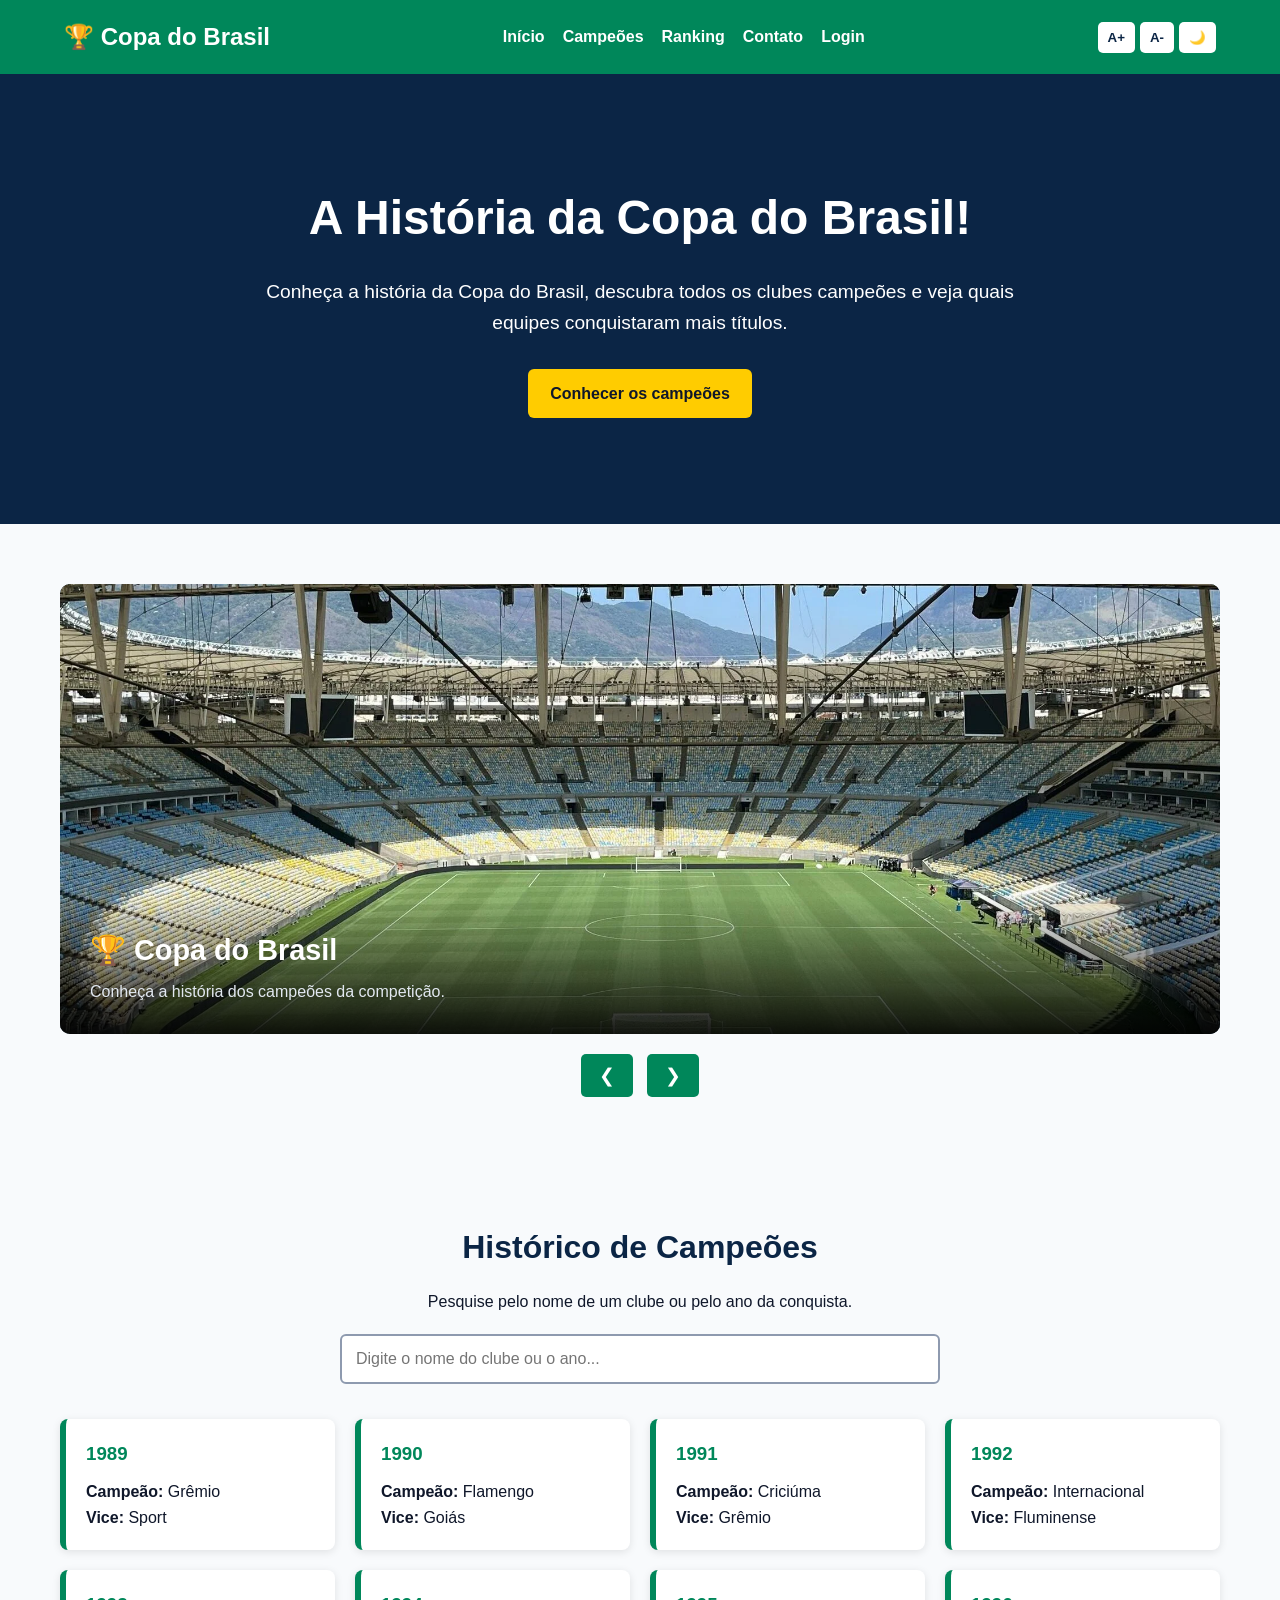
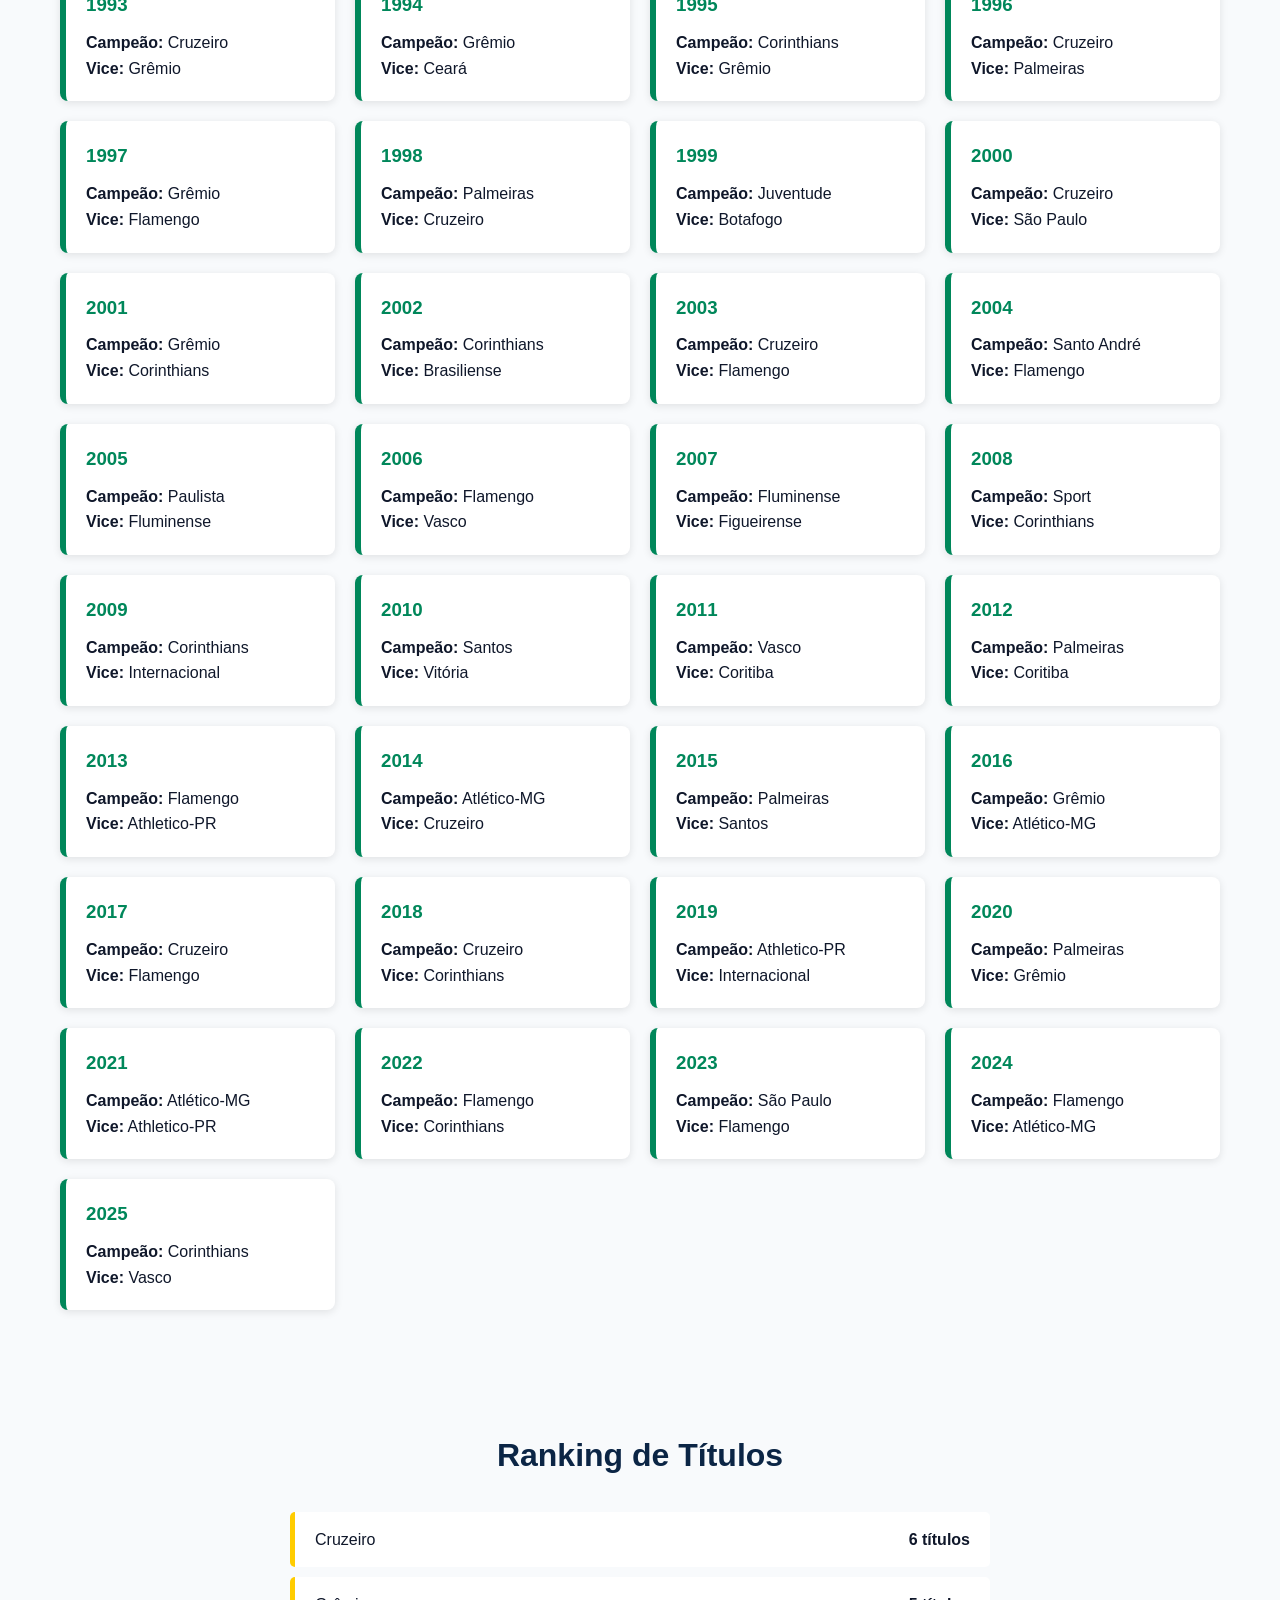
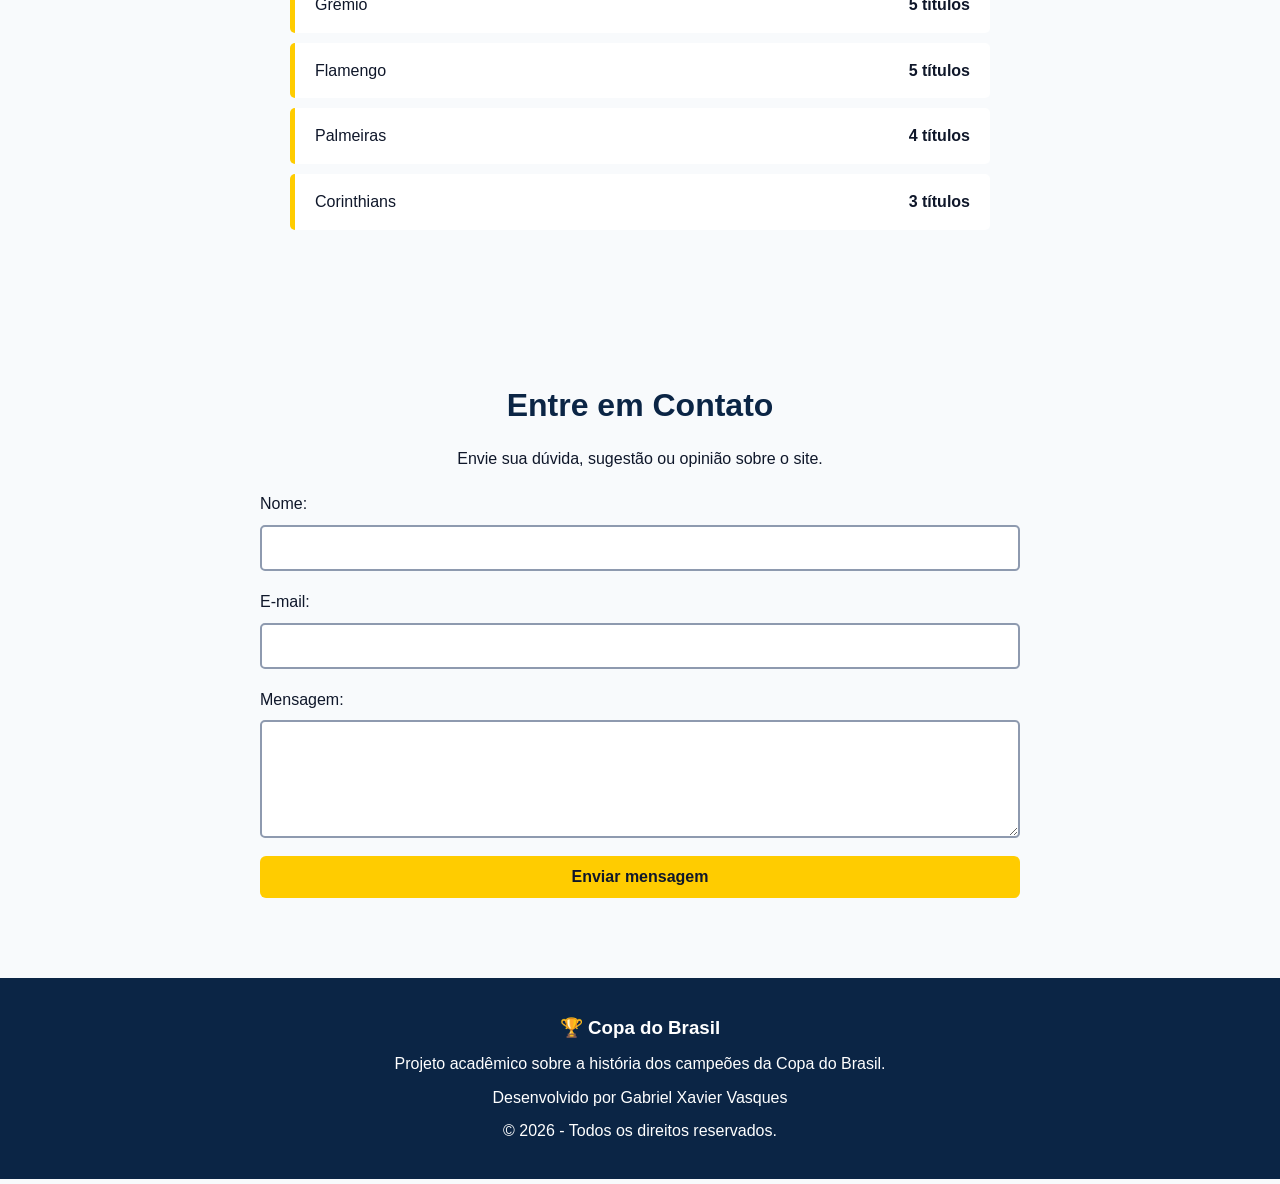
==== index.html @ b346f362 "Projeto base do meu site" ====
<!DOCTYPE html>
<html lang="pt-BR">

<head>
    <meta charset="UTF-8">
    <meta name="viewport" content="width=device-width, initial-scale=1.0">

    <title>Copa do Brasil - História dos Campeões</title>

    <link rel="stylesheet" href="style.css">
</head>

<body>

    
    <header>

        <div class="logo">
            🏆 Copa do Brasil
        </div>

        <nav>
            <a href="#inicio">Início</a>
            <a href="#campeoes">Campeões</a>
            <a href="#ranking">Ranking</a>
            <a href="#contato">Contato</a>
            <a href="login.html">Login</a>
        </nav>

        
        <div class="acessibilidade">

            <button onclick="aumentarFonte()" aria-label="Aumentar tamanho da fonte">
                A+
            </button>

            <button onclick="diminuirFonte()" aria-label="Diminuir tamanho da fonte">
                A-
            </button>

            <button onclick="alternarTema()" aria-label="Alterar entre modo claro e escuro">
                🌙
            </button>

        </div>

    </header>


    
    <main>

        
        <section id="inicio" class="hero">

            <div class="hero-texto">

                <h1>A História da Copa do Brasil!</h1>

                <p>
                    Conheça a história da Copa do Brasil, descubra todos os
                    clubes campeões e veja quais equipes conquistaram
                    mais títulos.
                </p>

                <a href="#campeoes" class="botao">
                    Conhecer os campeões
                </a>

            </div>

        </section>


        
<section class="carrossel-section">
    <div class="carrossel">

        <div class="slide ativo">
            <img src="img/maracana.webp"
                 alt="Estádio do Maracanã">
            <div class="texto-slide">
                <h2>🏆 Copa do Brasil</h2>
                <p>Conheça a história dos campeões da competição.</p>
            </div>
        </div>

        
        <div class="slide">
            <img src="img/gremio.jpg"
                 alt="Grêmio levantando a taça da Copa do Brasil 2016">
            <div class="texto-slide">
                <h2>Grandes decisões</h2>
                <p>Relembre  momentos marcantes.</p>
            </div>
        </div>

        <
        <div class="slide">
            <img src="img/taca.webp"
                 alt="Taça da Copa do Brasil">
            <div class="texto-slide">
                <h2>História dos campeões</h2>
                <p>Descubra quais clubes conquistaram a taça.</p>
            </div>
        </div>

    </div>

    <div class="botoes-carrossel">
        <button onclick="slideAnterior()">❮</button>
        <button onclick="proximoSlide()">❯</button>
    </div>
</section>


    
        <section id="campeoes" class="secao">

            <h2>Histórico de Campeões</h2>

            <p class="descricao">
                Pesquise pelo nome de um clube ou pelo ano da conquista.
            </p>

            <input
                type="text"
                id="pesquisa"
                placeholder="Digite o nome do clube ou o ano..."
                onkeyup="pesquisarCampeao()"
                aria-label="Pesquisar campeão por clube ou ano"
            >

            <div id="lista-campeoes" class="cards">

                <article class="card">
                    <h3>1989</h3>
                    <p><strong>Campeão:</strong> Grêmio</p>
                    <p><strong>Vice:</strong> Sport</p>
                </article>

                <article class="card">
                    <h3>1990</h3>
                    <p><strong>Campeão:</strong> Flamengo</p>
                    <p><strong>Vice:</strong> Goiás</p>
                </article>

                <article class="card">
                    <h3>1991</h3>
                    <p><strong>Campeão:</strong> Criciúma</p>
                    <p><strong>Vice:</strong> Grêmio</p>
                </article>

                <article class="card">
                    <h3>1992</h3>
                    <p><strong>Campeão:</strong> Internacional</p>
                    <p><strong>Vice:</strong> Fluminense</p>
                </article>

                <article class="card">
                    <h3>1993</h3>
                    <p><strong>Campeão:</strong> Cruzeiro</p>
                    <p><strong>Vice:</strong> Grêmio</p>
                </article>

                <article class="card">
                    <h3>1994</h3>
                    <p><strong>Campeão:</strong> Grêmio</p>
                    <p><strong>Vice:</strong> Ceará</p>
                </article>

                <article class="card">
                    <h3>1995</h3>
                    <p><strong>Campeão:</strong> Corinthians</p>
                    <p><strong>Vice:</strong> Grêmio</p>
                </article>

                <article class="card">
                    <h3>1996</h3>
                    <p><strong>Campeão:</strong> Cruzeiro</p>
                    <p><strong>Vice:</strong> Palmeiras</p>
                </article>

                <article class="card">
                    <h3>1997</h3>
                    <p><strong>Campeão:</strong> Grêmio</p>
                    <p><strong>Vice:</strong> Flamengo</p>
                </article>

                <article class="card">
                    <h3>1998</h3>
                    <p><strong>Campeão:</strong> Palmeiras</p>
                    <p><strong>Vice:</strong> Cruzeiro</p>
                </article>

                <article class="card">
                    <h3>1999</h3>
                    <p><strong>Campeão:</strong> Juventude</p>
                    <p><strong>Vice:</strong> Botafogo</p>
                </article>

                <article class="card">
                    <h3>2000</h3>
                    <p><strong>Campeão:</strong> Cruzeiro</p>
                    <p><strong>Vice:</strong> São Paulo</p>
                </article>

                <article class="card">
                    <h3>2001</h3>
                    <p><strong>Campeão:</strong> Grêmio</p>
                    <p><strong>Vice:</strong> Corinthians</p>
                </article>

                <article class="card">
                    <h3>2002</h3>
                    <p><strong>Campeão:</strong> Corinthians</p>
                    <p><strong>Vice:</strong> Brasiliense</p>
                </article>

                <article class="card">
                    <h3>2003</h3>
                    <p><strong>Campeão:</strong> Cruzeiro</p>
                    <p><strong>Vice:</strong> Flamengo</p>
                </article>

                <article class="card">
                    <h3>2004</h3>
                    <p><strong>Campeão:</strong> Santo André</p>
                    <p><strong>Vice:</strong> Flamengo</p>
                </article>

                <article class="card">
                    <h3>2005</h3>
                    <p><strong>Campeão:</strong> Paulista</p>
                    <p><strong>Vice:</strong> Fluminense</p>
                </article>

                <article class="card">
                    <h3>2006</h3>
                    <p><strong>Campeão:</strong> Flamengo</p>
                    <p><strong>Vice:</strong> Vasco</p>
                </article>

                <article class="card">
                    <h3>2007</h3>
                    <p><strong>Campeão:</strong> Fluminense</p>
                    <p><strong>Vice:</strong> Figueirense</p>
                </article>

                <article class="card">
                    <h3>2008</h3>
                    <p><strong>Campeão:</strong> Sport</p>
                    <p><strong>Vice:</strong> Corinthians</p>
                </article>

                <article class="card">
                    <h3>2009</h3>
                    <p><strong>Campeão:</strong> Corinthians</p>
                    <p><strong>Vice:</strong> Internacional</p>
                </article>

                <article class="card">
                    <h3>2010</h3>
                    <p><strong>Campeão:</strong> Santos</p>
                    <p><strong>Vice:</strong> Vitória</p>
                </article>

                <article class="card">
                    <h3>2011</h3>
                    <p><strong>Campeão:</strong> Vasco</p>
                    <p><strong>Vice:</strong> Coritiba</p>
                </article>

                <article class="card">
                    <h3>2012</h3>
                    <p><strong>Campeão:</strong> Palmeiras</p>
                    <p><strong>Vice:</strong> Coritiba</p>
                </article>

                <article class="card">
                    <h3>2013</h3>
                    <p><strong>Campeão:</strong> Flamengo</p>
                    <p><strong>Vice:</strong> Athletico-PR</p>
                </article>

                <article class="card">
                    <h3>2014</h3>
                    <p><strong>Campeão:</strong> Atlético-MG</p>
                    <p><strong>Vice:</strong> Cruzeiro</p>
                </article>

                <article class="card">
                    <h3>2015</h3>
                    <p><strong>Campeão:</strong> Palmeiras</p>
                    <p><strong>Vice:</strong> Santos</p>
                </article>

                <article class="card">
                    <h3>2016</h3>
                    <p><strong>Campeão:</strong> Grêmio</p>
                    <p><strong>Vice:</strong> Atlético-MG</p>
                </article>

                <article class="card">
                    <h3>2017</h3>
                    <p><strong>Campeão:</strong> Cruzeiro</p>
                    <p><strong>Vice:</strong> Flamengo</p>
                </article>

                <article class="card">
                    <h3>2018</h3>
                    <p><strong>Campeão:</strong> Cruzeiro</p>
                    <p><strong>Vice:</strong> Corinthians</p>
                </article>

                <article class="card">
                    <h3>2019</h3>
                    <p><strong>Campeão:</strong> Athletico-PR</p>
                    <p><strong>Vice:</strong> Internacional</p>
                </article>

                <article class="card">
                    <h3>2020</h3>
                    <p><strong>Campeão:</strong> Palmeiras</p>
                    <p><strong>Vice:</strong> Grêmio</p>
                </article>

                <article class="card">
                    <h3>2021</h3>
                    <p><strong>Campeão:</strong> Atlético-MG</p>
                    <p><strong>Vice:</strong> Athletico-PR</p>
                </article>

                <article class="card">
                    <h3>2022</h3>
                    <p><strong>Campeão:</strong> Flamengo</p>
                    <p><strong>Vice:</strong> Corinthians</p>
                </article>

                <article class="card">
                    <h3>2023</h3>
                    <p><strong>Campeão:</strong> São Paulo</p>
                    <p><strong>Vice:</strong> Flamengo</p>
                </article>

                <article class="card">
                    <h3>2024</h3>
                    <p><strong>Campeão:</strong> Flamengo</p>
                    <p><strong>Vice:</strong> Atlético-MG</p>
                </article>

                <article class="card">
                    <h3>2025</h3>
                    <p><strong>Campeão:</strong> Corinthians</p>
                    <p><strong>Vice:</strong> Vasco</p>
                </article>

            </div>

        </section>


        
        <section id="ranking" class="secao">

            <h2>Ranking de Títulos</h2>

            <div class="ranking">

                <div class="ranking-item">
                    <span> Cruzeiro</span>
                    <strong>6 títulos</strong>
                </div>

                <div class="ranking-item">
                    <span> Grêmio</span>
                    <strong>5 títulos</strong>
                </div>

                <div class="ranking-item">
                    <span> Flamengo</span>
                    <strong>5 títulos</strong>
                </div>

                <div class="ranking-item">
                    <span> Palmeiras</span>
                    <strong>4 títulos</strong>
                </div>

                <div class="ranking-item">
                    <span> Corinthians</span>
                    <strong>3 títulos</strong>
                </div>

            </div>

        </section>


        
        <section id="contato" class="secao contato">

            <h2>Entre em Contato</h2>

            <p>
                Envie sua dúvida, sugestão ou opinião sobre o site.
            </p>

            <form id="formulario-contato">

                <label for="nome">Nome:</label>

                <input
                    type="text"
                    id="nome"
                    required
                >

                <label for="email">E-mail:</label>

                <input
                    type="email"
                    id="email"
                    required
                >

                <label for="mensagem">Mensagem:</label>

                <textarea
                    id="mensagem"
                    rows="5"
                    required
                ></textarea>

                <button type="submit" class="botao">
                    Enviar mensagem
                </button>

            </form>

            <p id="mensagem-contato" aria-live="polite"></p>

        </section>

    </main>


    
    <footer>

        <h3>🏆 Copa do Brasil</h3>

        <p>
            Projeto acadêmico sobre a história dos campeões da Copa do Brasil.
        </p>

        <p>
            Desenvolvido por Gabriel Xavier Vasques
        </p>

        <p>
            © 2026 - Todos os direitos reservados.
        </p>

    </footer>


    <script src="script.js"></script>

</body>

</html>
---- style.css ----
:root {
    --verde: #00875A;
    --azul: #0B2545;
    --amarelo: #FFCC00;
    --prata: #8E9AAF;
    --fundo: #F8FAFC;
    --texto: #0F172A;
    --branco: #FFFFFF;
}

* {
    margin: 0;
    padding: 0;
    box-sizing: border-box;
}

html {
    scroll-behavior: smooth;
}

body {
    font-family: Arial, sans-serif;
    background-color: var(--fundo);
    color: var(--texto);
    line-height: 1.6;
}

header {
    background-color: var(--verde);
    color: var(--branco);
    display: flex;
    align-items: center;
    justify-content: space-between;
    padding: 18px 5%;
    flex-wrap: wrap;
    gap: 15px;
}

.logo {
    font-size: 1.5rem;
    font-weight: bold;
}

nav {
    display: flex;
    gap: 18px;
    flex-wrap: wrap;
}

nav a {
    color: var(--branco);
    text-decoration: none;
    font-weight: bold;
}

nav a:hover,
nav a:focus {
    text-decoration: underline;
}

.acessibilidade {
    display: flex;
    gap: 5px;
}

.acessibilidade button {
    background-color: var(--branco);
    color: var(--azul);
    border: none;
    padding: 8px 10px;
    cursor: pointer;
    border-radius: 5px;
    font-weight: bold;
}

.acessibilidade button:hover {
    background-color: var(--amarelo);
}

body.fonte-grande {
    font-size: 120%;
}

body.fonte-pequena {
    font-size: 85%;
}

.hero {
    min-height: 450px;
    background-color: var(--azul);
    color: var(--branco);
    display: flex;
    align-items: center;
    justify-content: center;
    text-align: center;
    padding: 50px 20px;
}

.hero-texto {
    max-width: 800px;
}

.hero h1 {
    font-size: 3rem;
    margin-bottom: 20px;
}

.hero p {
    font-size: 1.2rem;
    margin-bottom: 30px;
}

.botao {
    display: inline-block;
    background-color: var(--amarelo);
    color: var(--texto);
    padding: 12px 22px;
    border: none;
    border-radius: 6px;
    text-decoration: none;
    font-weight: bold;
    cursor: pointer;
    font-size: 1rem;
}

.botao:hover,
.botao:focus {
    transform: scale(1.03);
}

.secao,
.carrossel-section {
    max-width: 1200px;
    margin: auto;
    padding: 60px 20px;
}

.secao h2,
.carrossel-section h2 {
    color: var(--azul);
    text-align: center;
    margin-bottom: 15px;
    font-size: 2rem;
}

.descricao {
    text-align: center;
    margin-bottom: 20px;
}

#pesquisa {
    display: block;
    width: 100%;
    max-width: 600px;
    margin: 20px auto 35px;
    padding: 14px;
    border: 2px solid var(--prata);
    border-radius: 6px;
    font-size: 1rem;
}

.cards {
    display: grid;
    grid-template-columns: repeat(auto-fit, minmax(230px, 1fr));
    gap: 20px;
}

.card {
    background-color: var(--branco);
    border-left: 6px solid var(--verde);
    padding: 20px;
    border-radius: 8px;
    box-shadow: 0 2px 8px rgba(0, 0, 0, 0.1);
}

.card h3 {
    color: var(--verde);
    margin-bottom: 10px;
}


.carrossel-section {
    text-align: center;
}

.carrossel {
    position: relative;
    width: 100%;
    height: 450px; 
    overflow: hidden;
    background-color: var(--azul);
    border-radius: 10px;
}

.slide {
    display: none;
    position: relative;
    width: 100%;
    height: 100%;
}

.slide.ativo {
    display: block;
}

.slide img {
    width: 100%;
    height: 100%;
    object-fit: cover;
    object-position: center 25%; 
}

.texto-slide {
    position: absolute;
    bottom: 0;
    left: 0;
    width: 100%;
    padding: 30px;
    text-align: left; 
    color: var(--branco);
    background: linear-gradient(transparent, rgba(0, 0, 0, 0.9));
}


.texto-slide h2 {
    color: var(--branco);
    text-align: left;
    margin-bottom: 6px;
    font-size: 1.8rem;
}

.texto-slide p {
    color: #E2E8F0;
    font-size: 1rem;
}

.botoes-carrossel {
    margin-top: 15px;
}

.botoes-carrossel button {
    background-color: var(--verde);
    color: var(--branco);
    border: none;
    padding: 10px 18px;
    margin: 5px;
    font-size: 1.2rem;
    cursor: pointer;
    border-radius: 5px;
    transition: background-color 0.2s;
}

.botoes-carrossel button:hover {
    background-color: var(--azul);
}



.ranking {
    max-width: 700px;
    margin: 30px auto;
}

.ranking-item {
    display: flex;
    justify-content: space-between;
    background-color: var(--branco);
    margin: 10px 0;
    padding: 15px 20px;
    border-left: 5px solid var(--amarelo);
    border-radius: 5px;
}


.contato {
    max-width: 800px;
}

.contato > p {
    text-align: center;
    margin-bottom: 20px;
}

form {
    display: flex;
    flex-direction: column;
    gap: 8px;
}

form input,
form textarea {
    padding: 12px;
    font-size: 1rem;
    border: 2px solid var(--prata);
    border-radius: 5px;
    margin-bottom: 10px;
}

form input:focus,
form textarea:focus,
#pesquisa:focus {
    outline: 3px solid var(--amarelo);
}



footer {
    background-color: var(--azul);
    color: var(--branco);
    text-align: center;
    padding: 35px 20px;
}

footer p {
    margin-top: 8px;
}



body.dark-mode {
    --fundo: #0F172A;
    --texto: #F8FAFC;
    --branco: #1E293B;

    background-color: var(--fundo);
    color: var(--texto);
}

body.dark-mode .secao h2,
body.dark-mode .carrossel-section h2 {
    color: var(--amarelo);
}

body.dark-mode h1,
body.dark-mode h2,
body.dark-mode h3,
body.dark-mode p,
body.dark-mode span,
body.dark-mode li,
body.dark-mode label {
    color: var(--texto);
}

body.dark-mode .card,
body.dark-mode .ranking-item {
    background-color: var(--branco);
    color: var(--texto);
}

body.dark-mode .card h3 {
    color: var(--amarelo);
}

body.dark-mode input,
body.dark-mode textarea {
    background-color: #FFFFFF;
    color: #0F172A;
    border-color: var(--prata);
}

body.dark-mode a {
    color: var(--amarelo);
}

body.dark-mode .hero a {
    color: var(--texto);
}


@media (max-width: 768px) {

    header {
        justify-content: center;
        text-align: center;
    }

    nav {
        justify-content: center;
    }

    .hero h1 {
        font-size: 2rem;
    }

    .hero p {
        font-size: 1rem;
    }

    .ranking-item {
        flex-direction: column;
        gap: 5px;
    }

    .carrossel,
    .slide {
        height: 280px;
        min-height: 280px;
    }

    .texto-slide {
        padding: 15px;
    }
}
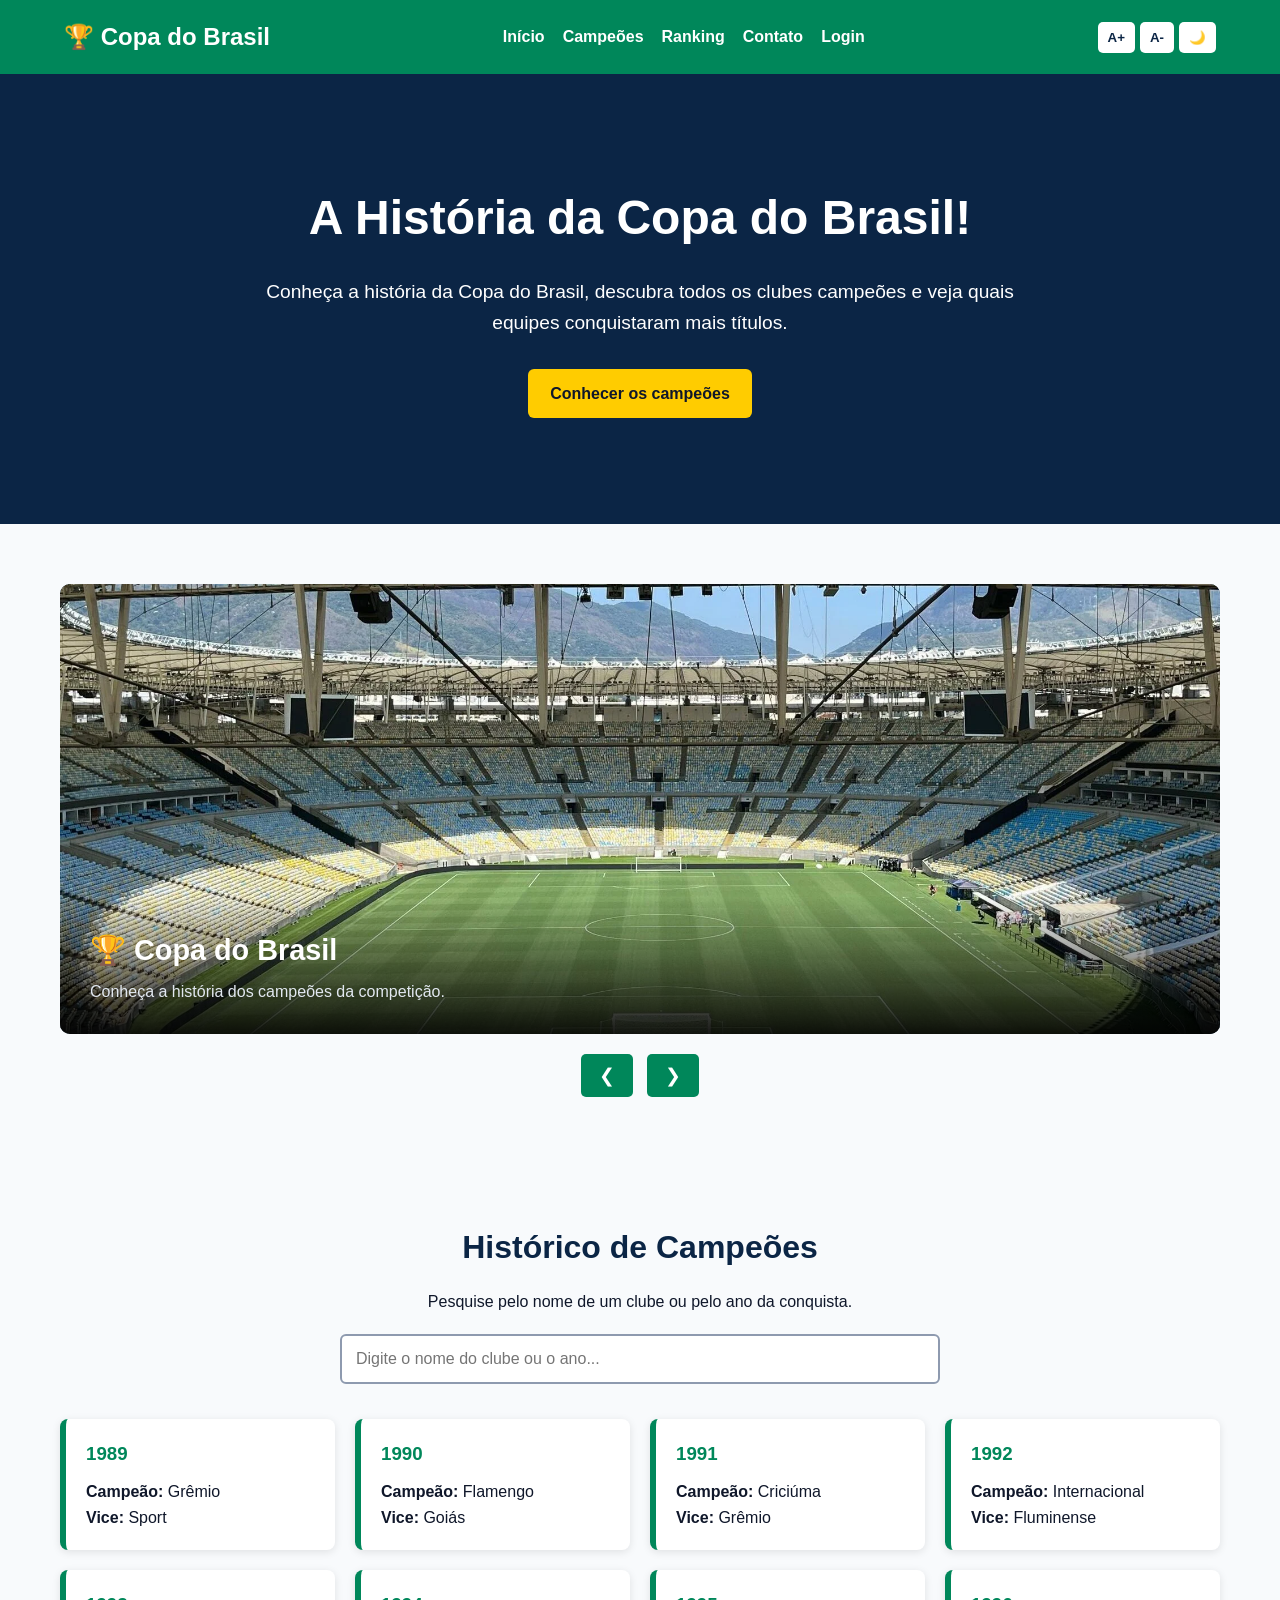
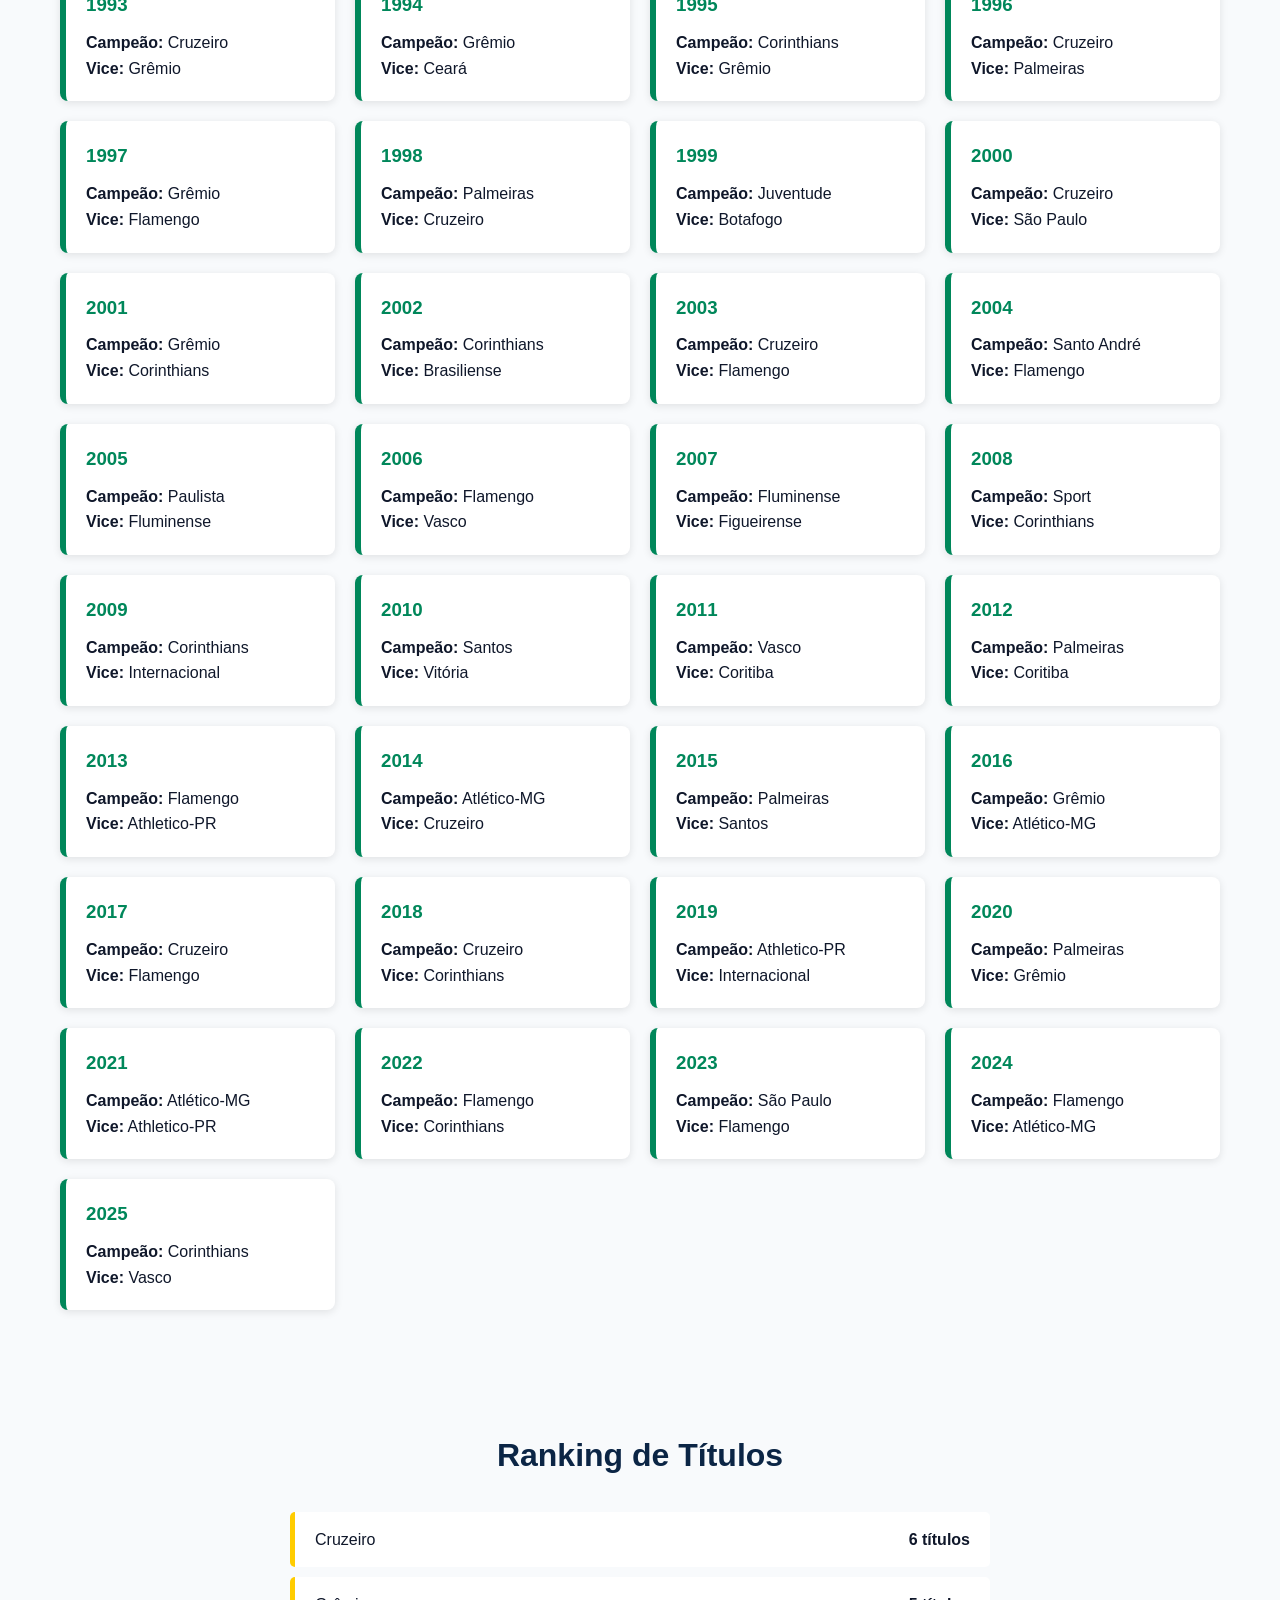
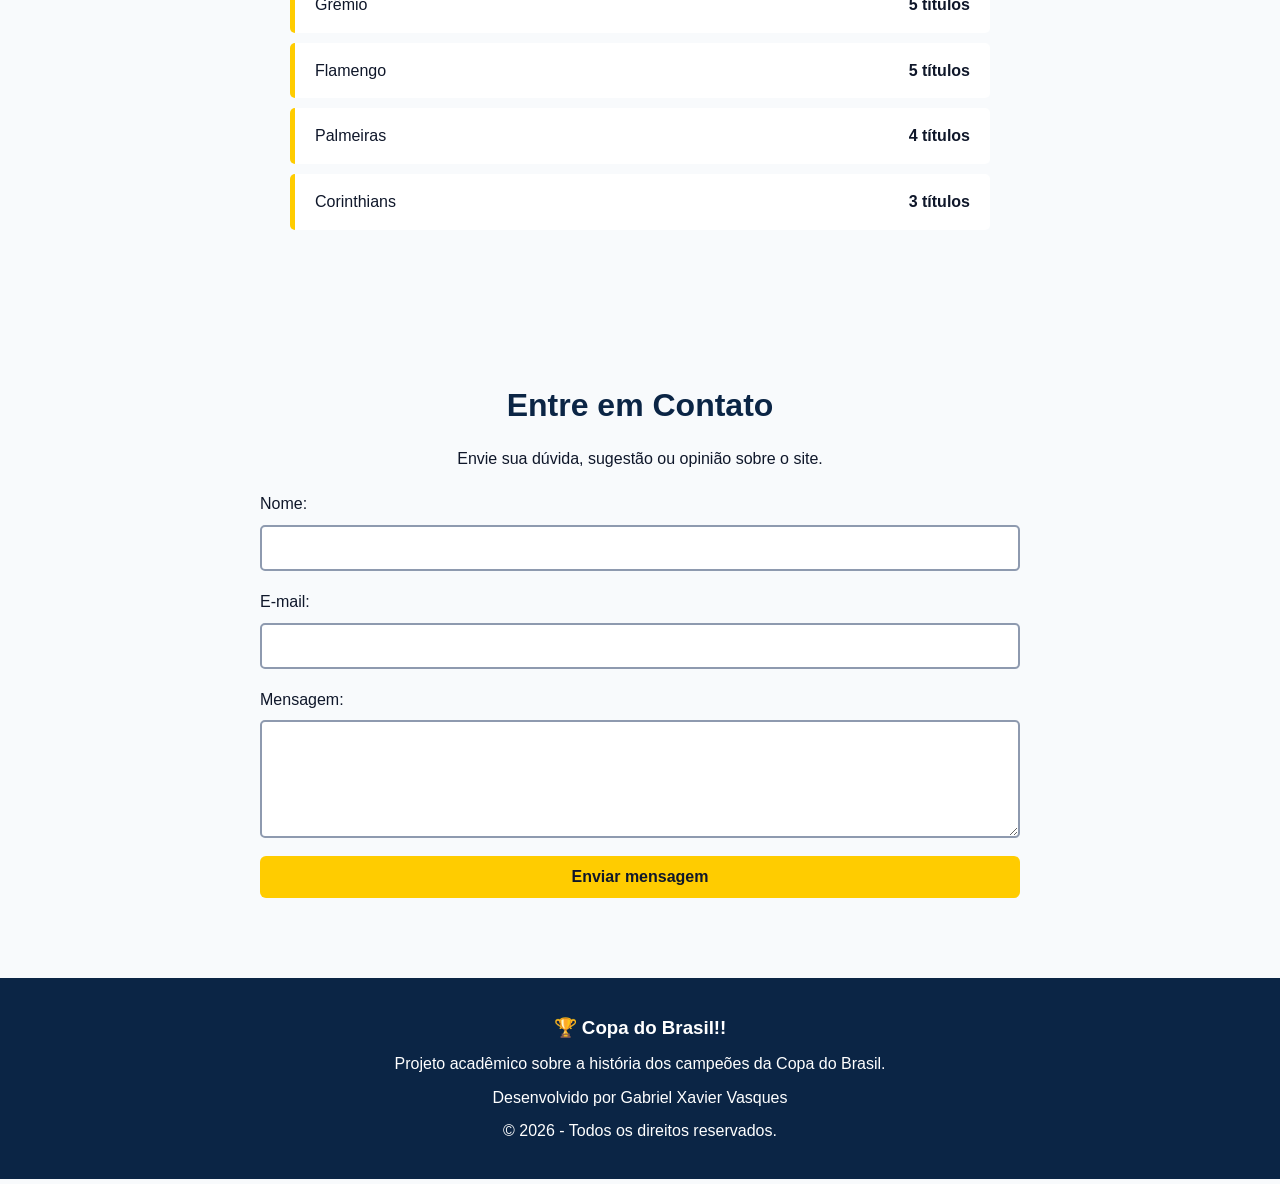
==== commit 6fa7cfc3: "Parte inicial do projeto meu site" ====
--- a/index.html
+++ b/index.html
@@ -449,7 +449,7 @@
     
     <footer>
 
-        <h3>🏆 Copa do Brasil</h3>
+        <h3>🏆 Copa do Brasil!!</h3>
 
         <p>
             Projeto acadêmico sobre a história dos campeões da Copa do Brasil.
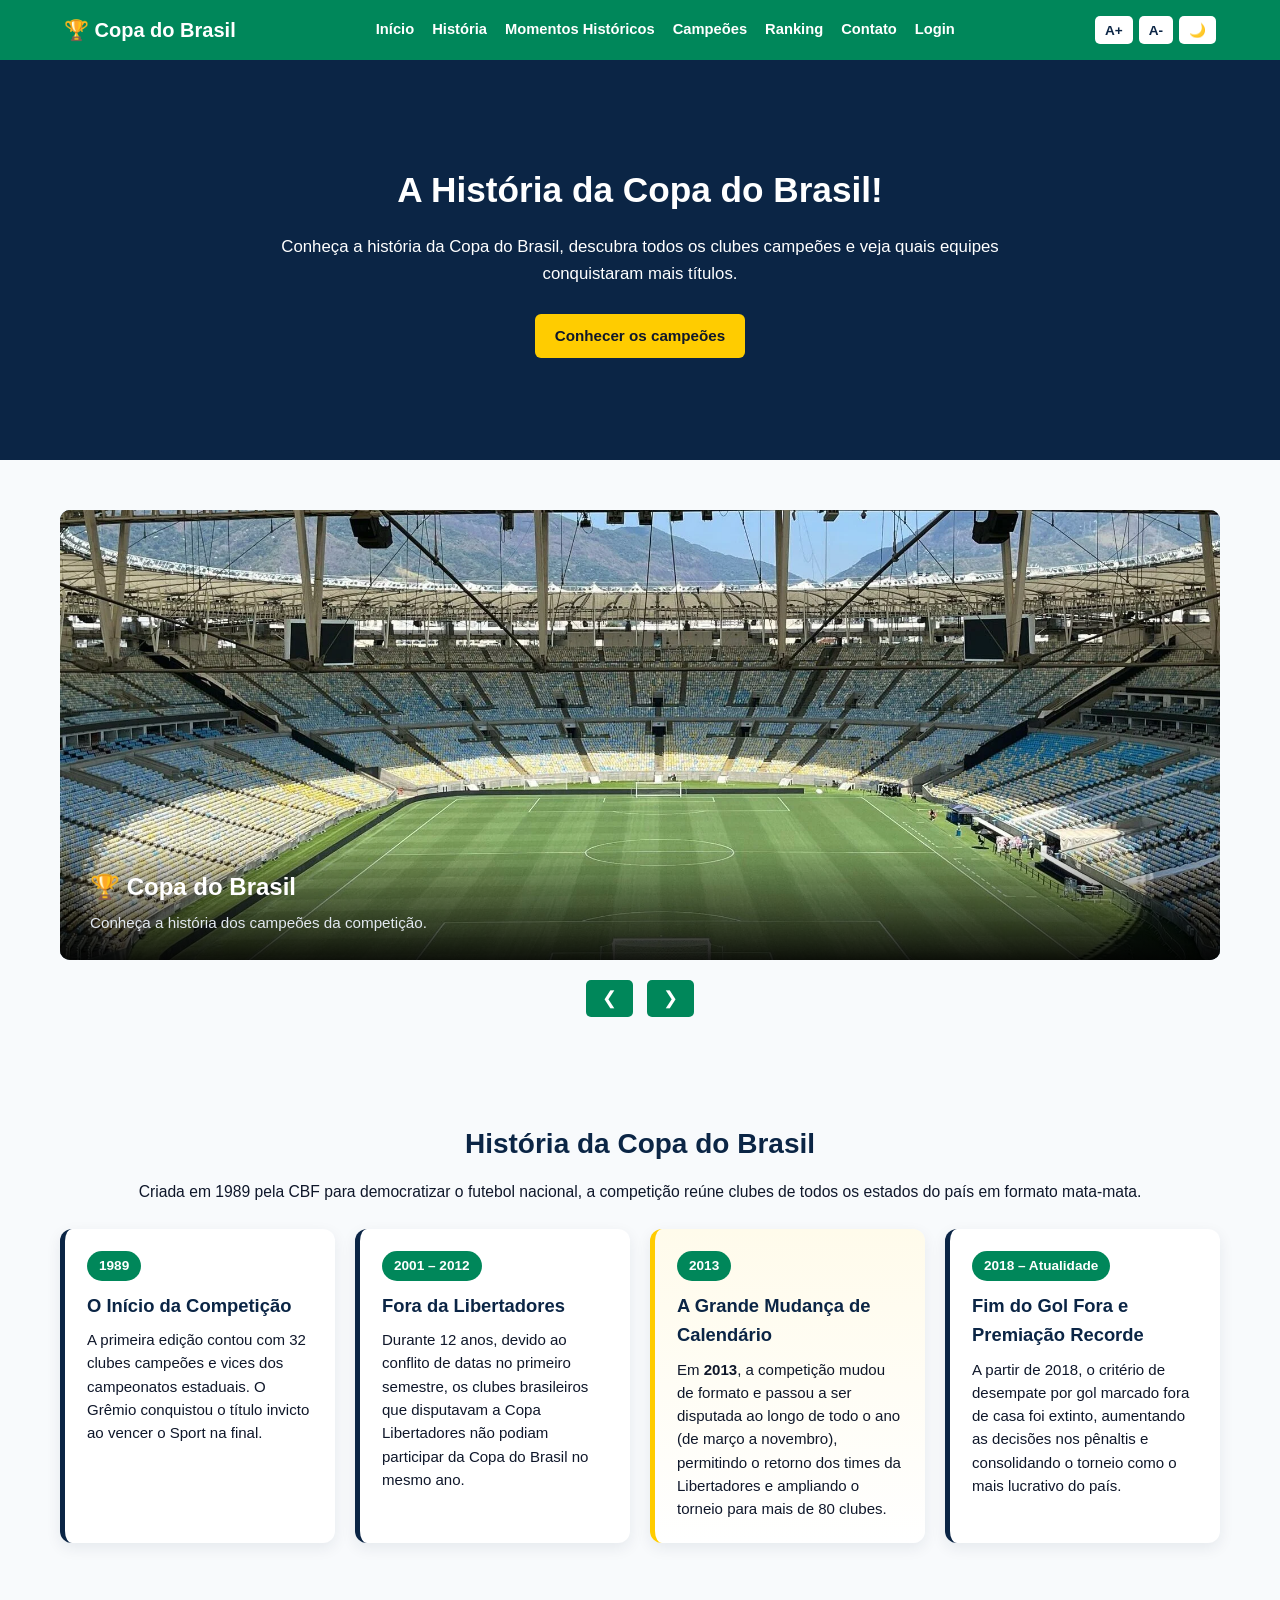
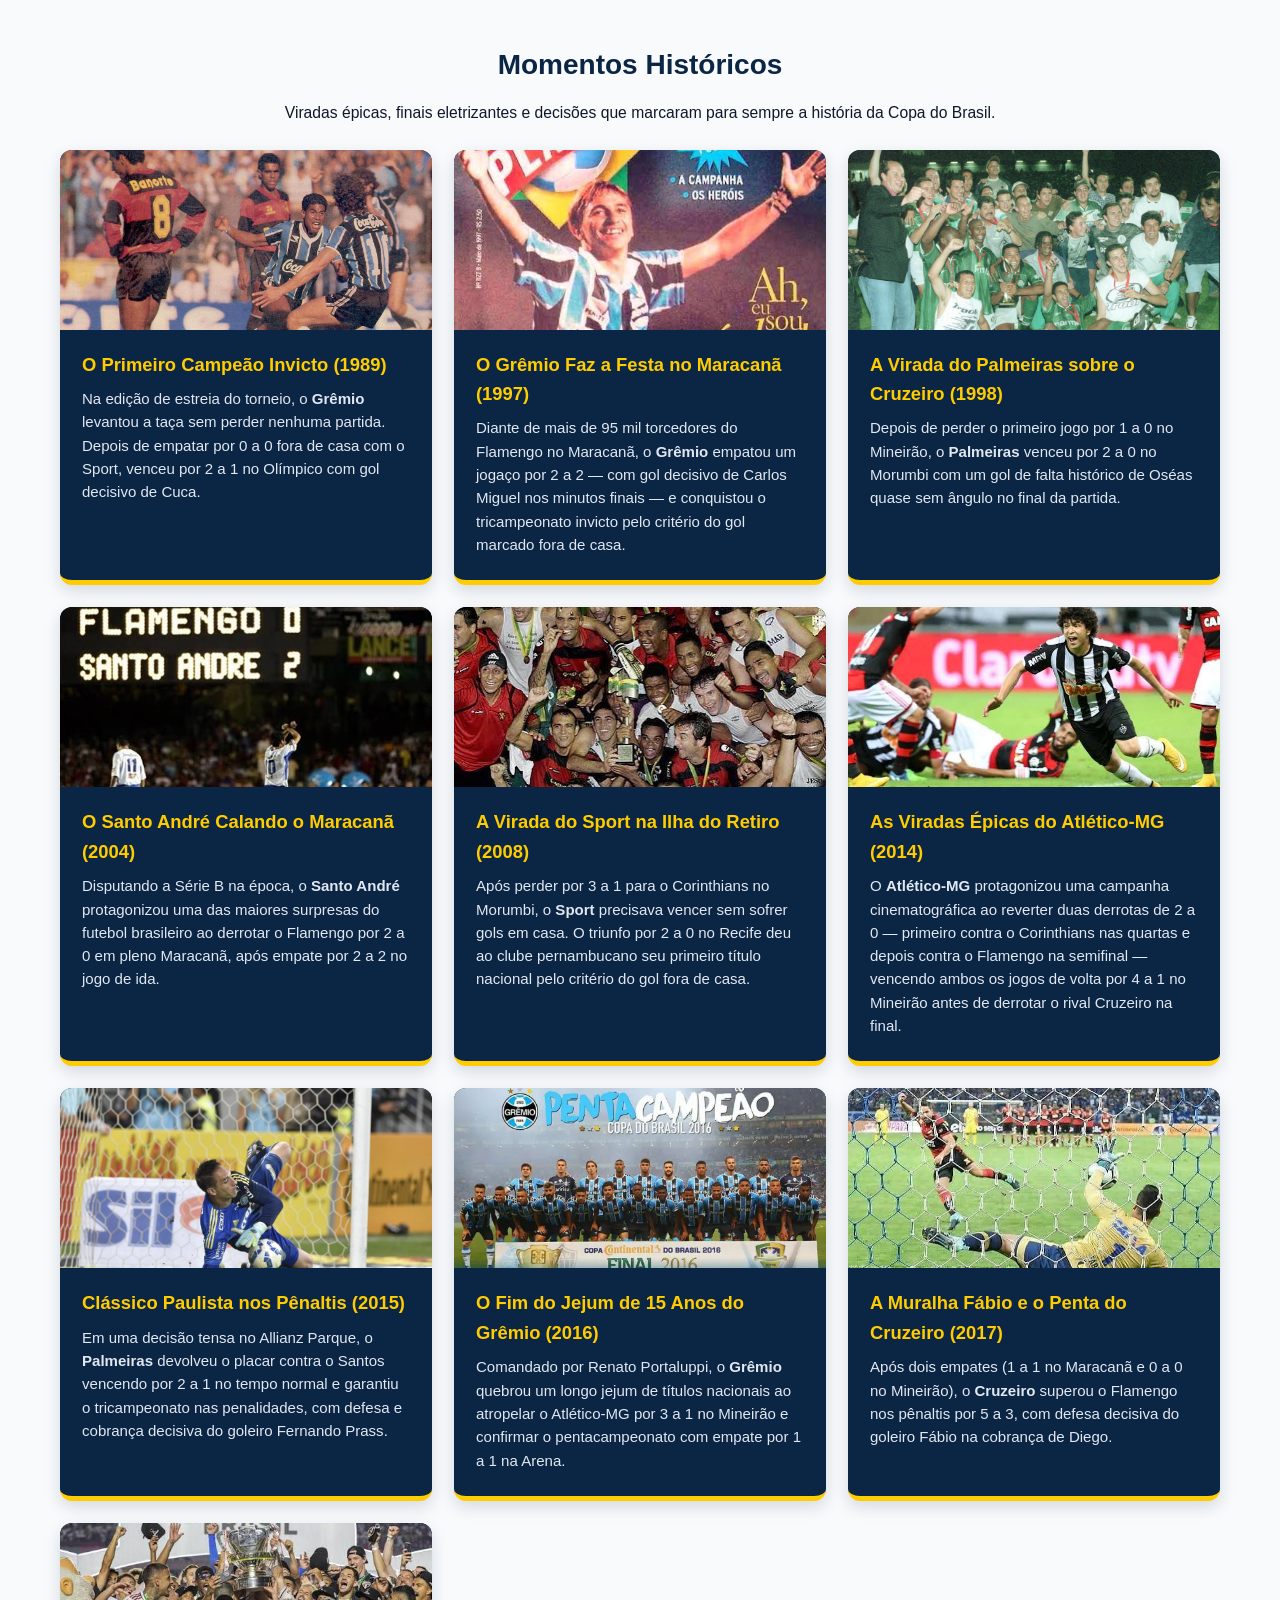
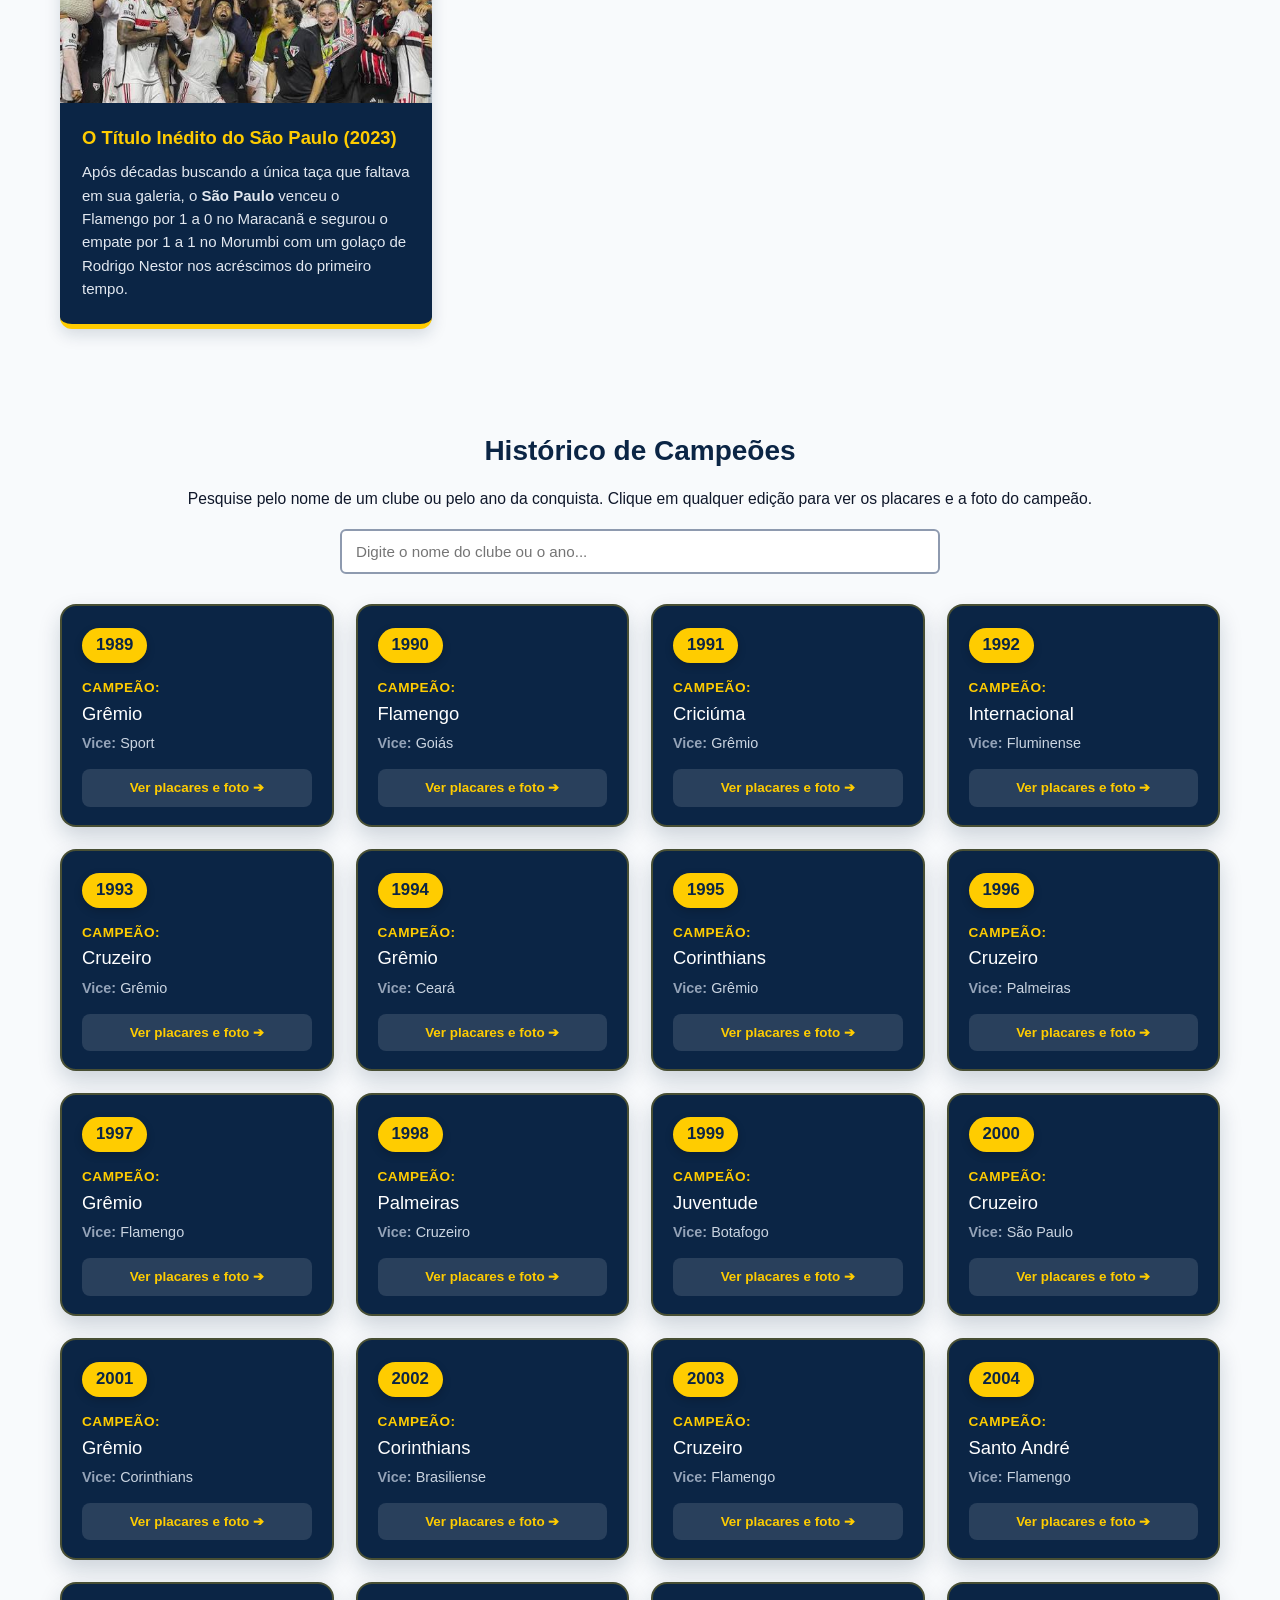
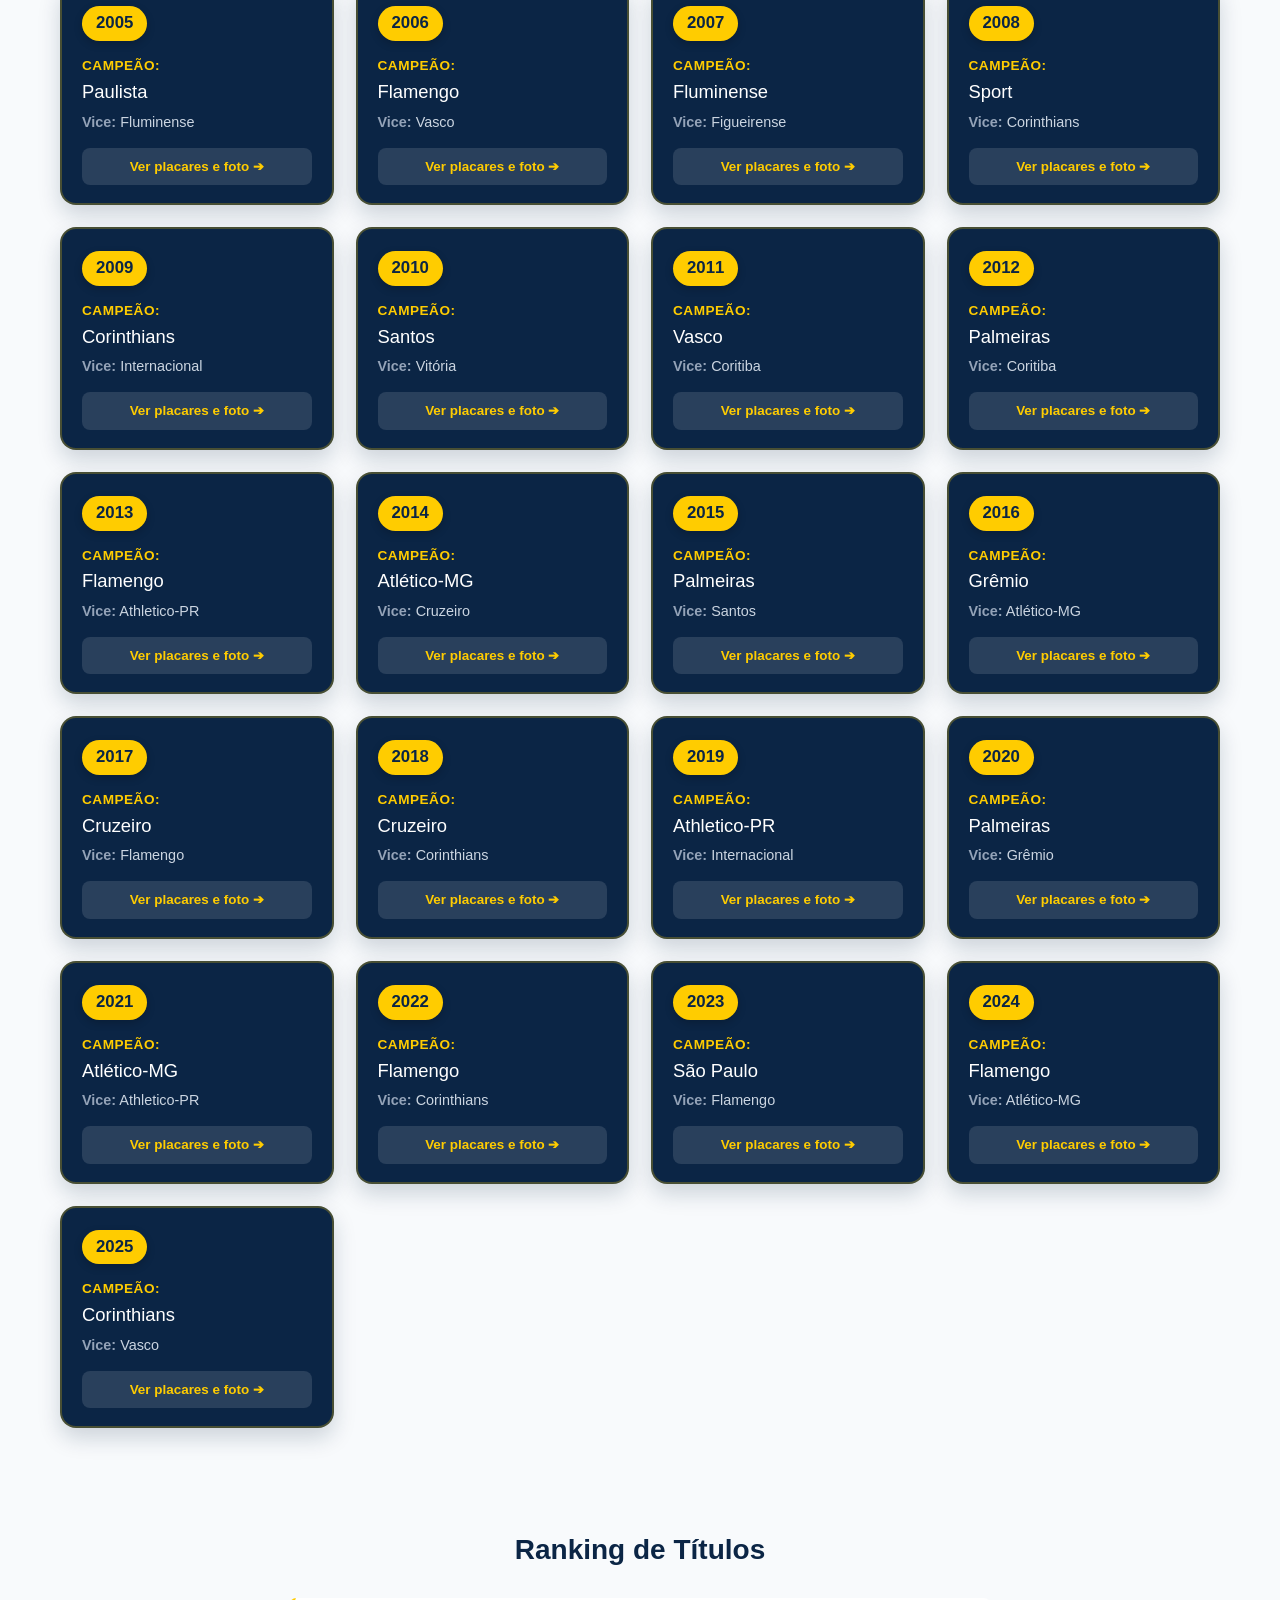
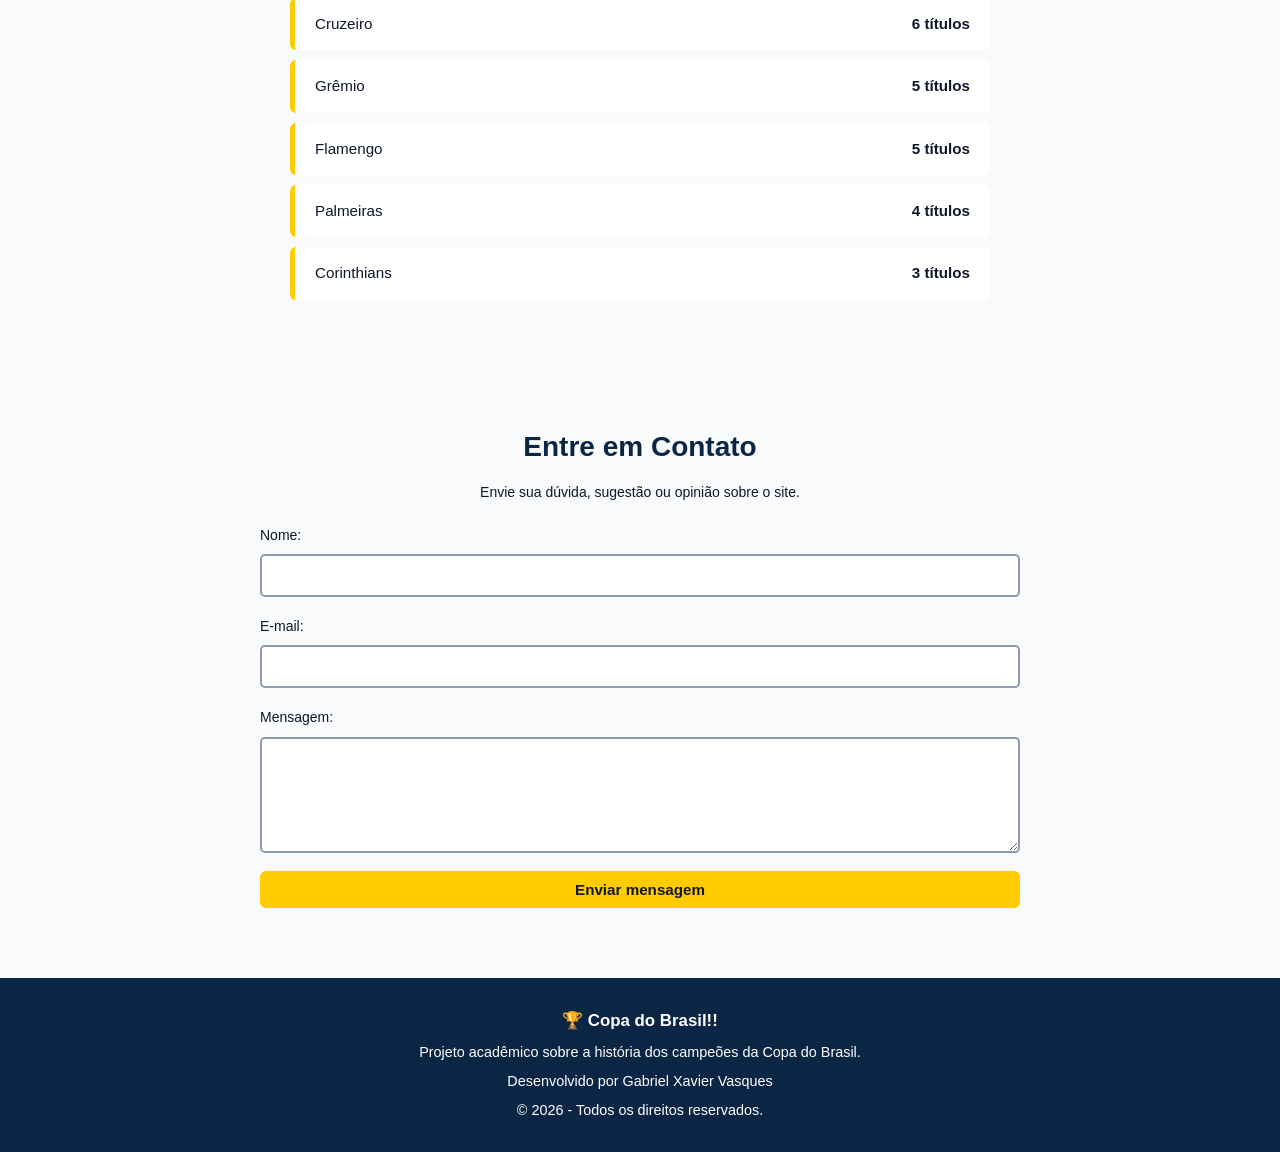
==== commit f1a94798: "atualizando projeto" ====
--- a/index.html
+++ b/index.html
@@ -1,4 +1,3 @@
-
 <!DOCTYPE html>
 <html lang="pt-BR">
 
@@ -13,7 +12,6 @@
 
 <body>
 
-    
     <header>
 
         <div class="logo">
@@ -22,13 +20,14 @@
 
         <nav>
             <a href="#inicio">Início</a>
+            <a href="#historia">História</a>
+            <a href="#momentos">Momentos Históricos</a>
             <a href="#campeoes">Campeões</a>
             <a href="#ranking">Ranking</a>
             <a href="#contato">Contato</a>
             <a href="login.html">Login</a>
         </nav>
 
-        
         <div class="acessibilidade">
 
             <button onclick="aumentarFonte()" aria-label="Aumentar tamanho da fonte">
@@ -48,10 +47,8 @@
     </header>
 
 
-    
     <main>
 
-        
         <section id="inicio" class="hero">
 
             <div class="hero-texto">
@@ -73,55 +70,213 @@
         </section>
 
 
-        
-<section class="carrossel-section">
-    <div class="carrossel">
-
-        <div class="slide ativo">
-            <img src="img/maracana.webp"
-                 alt="Estádio do Maracanã">
-            <div class="texto-slide">
-                <h2>🏆 Copa do Brasil</h2>
-                <p>Conheça a história dos campeões da competição.</p>
-            </div>
-        </div>
-
-        
-        <div class="slide">
-            <img src="img/gremio.jpg"
-                 alt="Grêmio levantando a taça da Copa do Brasil 2016">
-            <div class="texto-slide">
-                <h2>Grandes decisões</h2>
-                <p>Relembre  momentos marcantes.</p>
-            </div>
-        </div>
-
-        <
-        <div class="slide">
-            <img src="img/taca.webp"
-                 alt="Taça da Copa do Brasil">
-            <div class="texto-slide">
-                <h2>História dos campeões</h2>
-                <p>Descubra quais clubes conquistaram a taça.</p>
+        <section class="carrossel-section">
+            <div class="carrossel">
+
+                <div class="slide ativo">
+                    <img src="img/maracana.webp"
+                         alt="Estádio do Maracanã">
+                    <div class="texto-slide">
+                        <h2>🏆 Copa do Brasil</h2>
+                        <p>Conheça a história dos campeões da competição.</p>
+                    </div>
+                </div>
+
+                <div class="slide">
+                    <img src="img/gremio.jpg"
+                         alt="Grêmio levantando a taça da Copa do Brasil 2016">
+                    <div class="texto-slide">
+                        <h2>Grandes decisões</h2>
+                        <p>Relembre momentos marcantes.</p>
+                    </div>
+                </div>
+
+                <div class="slide">
+                    <img src="img/taca.webp"
+                         alt="Taça da Copa do Brasil">
+                    <div class="texto-slide">
+                        <h2>História dos campeões</h2>
+                        <p>Descubra quais clubes conquistaram a taça.</p>
+                    </div>
+                </div>
+
+            </div>
+
+            <div class="botoes-carrossel">
+                <button onclick="slideAnterior()">❮</button>
+                <button onclick="proximoSlide()">❯</button>
+            </div>
+        </section>
+
+
+        <section id="historia" class="secao">
+
+            <h2>História da Copa do Brasil</h2>
+
+            <p class="descricao">
+                Criada em 1989 pela CBF para democratizar o futebol nacional, a competição reúne clubes de todos os estados do país em formato mata-mata.
+            </p>
+
+            <div class="historia-grid">
+
+                <div class="historia-card">
+                    <span class="historia-ano">1989</span>
+                    <h3>O Início da Competição</h3>
+                    <p>
+                        A primeira edição contou com 32 clubes campeões e vices dos campeonatos estaduais. O Grêmio conquistou o título invicto ao vencer o Sport na final.
+                    </p>
+                </div>
+
+                <div class="historia-card">
+                    <span class="historia-ano">2001 – 2012</span>
+                    <h3>Fora da Libertadores</h3>
+                    <p>
+                        Durante 12 anos, devido ao conflito de datas no primeiro semestre, os clubes brasileiros que disputavam a Copa Libertadores não podiam participar da Copa do Brasil no mesmo ano.
+                    </p>
+                </div>
+
+                <div class="historia-card destaque-mudanca">
+                    <span class="historia-ano">2013</span>
+                    <h3>A Grande Mudança de Calendário</h3>
+                    <p>
+                        Em <strong>2013</strong>, a competição mudou de formato e passou a ser disputada ao longo de todo o ano (de março a novembro), permitindo o retorno dos times da Libertadores e ampliando o torneio para mais de 80 clubes.
+                    </p>
+                </div>
+
+                <div class="historia-card">
+                    <span class="historia-ano">2018 – Atualidade</span>
+                    <h3>Fim do Gol Fora e Premiação Recorde</h3>
+                    <p>
+                        A partir de 2018, o critério de desempate por gol marcado fora de casa foi extinto, aumentando as decisões nos pênaltis e consolidando o torneio como o mais lucrativo do país.
+                    </p>
+                </div>
+
+            </div>
+
+        </section>
+
+
+   <section id="momentos" class="secao">
+
+    <h2>Momentos Históricos</h2>
+
+    <p class="descricao">
+        Viradas épicas, finais eletrizantes e decisões que marcaram para sempre a história da Copa do Brasil.
+    </p>
+
+    <div class="curiosidades-grid">
+
+        <div class="curiosidade-item">
+            <img src="img/momento-1989.jpg" alt="Grêmio campeão em 1989" class="curiosidade-foto" onerror="this.src='img/taca.webp'">
+            <div class="curiosidade-texto">
+                <h3>O Primeiro Campeão Invicto (1989)</h3>
+                <p>
+                    Na edição de estreia do torneio, o <strong>Grêmio</strong> levantou a taça sem perder nenhuma partida. Depois de empatar por 0 a 0 fora de casa com o Sport, venceu por 2 a 1 no Olímpico com gol decisivo de Cuca.
+                </p>
+            </div>
+        </div>
+
+        <div class="curiosidade-item">
+            <img src="img/momento-1997.jpg" alt="Grêmio no Maracanã em 1997" class="curiosidade-foto" onerror="this.src='img/taca.webp'">
+            <div class="curiosidade-texto">
+                <h3>O Grêmio Faz a Festa no Maracanã (1997)</h3>
+                <p>
+                    Diante de mais de 95 mil torcedores do Flamengo no Maracanã, o <strong>Grêmio</strong> empatou um jogaço por 2 a 2 — com gol decisivo de Carlos Miguel nos minutos finais — e conquistou o tricampeonato invicto pelo critério do gol marcado fora de casa.
+                </p>
+            </div>
+        </div>
+
+        <div class="curiosidade-item">
+            <img src="img/momento-1998.jpg" alt="Palmeiras campeão em 1998" class="curiosidade-foto" onerror="this.src='img/taca.webp'">
+            <div class="curiosidade-texto">
+                <h3>A Virada do Palmeiras sobre o Cruzeiro (1998)</h3>
+                <p>
+                    Depois de perder o primeiro jogo por 1 a 0 no Mineirão, o <strong>Palmeiras</strong> venceu por 2 a 0 no Morumbi com um gol de falta histórico de Oséas quase sem ângulo no final da partida.
+                </p>
+            </div>
+        </div>
+
+        <div class="curiosidade-item">
+            <img src="img/momento-2004.jpg" alt="Santo André campeão no Maracanã em 2004" class="curiosidade-foto" onerror="this.src='img/taca.webp'">
+            <div class="curiosidade-texto">
+                <h3>O Santo André Calando o Maracanã (2004)</h3>
+                <p>
+                    Disputando a Série B na época, o <strong>Santo André</strong> protagonizou uma das maiores surpresas do futebol brasileiro ao derrotar o Flamengo por 2 a 0 em pleno Maracanã, após empate por 2 a 2 no jogo de ida.
+                </p>
+            </div>
+        </div>
+
+        <div class="curiosidade-item">
+            <img src="img/momento-2008.jpg" alt="Sport campeão em 2008" class="curiosidade-foto" onerror="this.src='img/taca.webp'">
+            <div class="curiosidade-texto">
+                <h3>A Virada do Sport na Ilha do Retiro (2008)</h3>
+                <p>
+                    Após perder por 3 a 1 para o Corinthians no Morumbi, o <strong>Sport</strong> precisava vencer sem sofrer gols em casa. O triunfo por 2 a 0 no Recife deu ao clube pernambucano seu primeiro título nacional pelo critério do gol fora de casa.
+                </p>
+            </div>
+        </div>
+
+        <div class="curiosidade-item">
+            <img src="img/momento-2014.jpg" alt="Atlético-MG campeão em 2014" class="curiosidade-foto" onerror="this.src='img/taca.webp'">
+            <div class="curiosidade-texto">
+                <h3>As Viradas Épicas do Atlético-MG (2014)</h3>
+                <p>
+                    O <strong>Atlético-MG</strong> protagonizou uma campanha cinematográfica ao reverter duas derrotas de 2 a 0 — primeiro contra o Corinthians nas quartas e depois contra o Flamengo na semifinal — vencendo ambos os jogos de volta por 4 a 1 no Mineirão antes de derrotar o rival Cruzeiro na final.
+                </p>
+            </div>
+        </div>
+
+        <div class="curiosidade-item">
+            <img src="img/momento-2015.jpg" alt="Palmeiras campeão nos pênaltis em 2015" class="curiosidade-foto" onerror="this.src='img/taca.webp'">
+            <div class="curiosidade-texto">
+                <h3>Clássico Paulista nos Pênaltis (2015)</h3>
+                <p>
+                    Em uma decisão tensa no Allianz Parque, o <strong>Palmeiras</strong> devolveu o placar contra o Santos vencendo por 2 a 1 no tempo normal e garantiu o tricampeonato nas penalidades, com defesa e cobrança decisiva do goleiro Fernando Prass.
+                </p>
+            </div>
+        </div>
+
+        <div class="curiosidade-item">
+            <img src="img/momento-2016.webp" alt="Grêmio campeão em 2016" class="curiosidade-foto" onerror="this.src='img/taca.webp'">
+            <div class="curiosidade-texto">
+                <h3>O Fim do Jejum de 15 Anos do Grêmio (2016)</h3>
+                <p>
+                    Comandado por Renato Portaluppi, o <strong>Grêmio</strong> quebrou um longo jejum de títulos nacionais ao atropelar o Atlético-MG por 3 a 1 no Mineirão e confirmar o pentacampeonato com empate por 1 a 1 na Arena.
+                </p>
+            </div>
+        </div>
+
+        <div class="curiosidade-item">
+            <img src="img/momento-2017.jpg" alt="Cruzeiro campeão em 2017" class="curiosidade-foto" onerror="this.src='img/taca.webp'">
+            <div class="curiosidade-texto">
+                <h3>A Muralha Fábio e o Penta do Cruzeiro (2017)</h3>
+                <p>
+                    Após dois empates (1 a 1 no Maracanã e 0 a 0 no Mineirão), o <strong>Cruzeiro</strong> superou o Flamengo nos pênaltis por 5 a 3, com defesa decisiva do goleiro Fábio na cobrança de Diego.
+                </p>
+            </div>
+        </div>
+
+        <div class="curiosidade-item">
+            <img src="img/momento-2023.jpg" alt="São Paulo campeão em 2023" class="curiosidade-foto" onerror="this.src='img/taca.webp'">
+            <div class="curiosidade-texto">
+                <h3>O Título Inédito do São Paulo (2023)</h3>
+                <p>
+                    Após décadas buscando a única taça que faltava em sua galeria, o <strong>São Paulo</strong> venceu o Flamengo por 1 a 0 no Maracanã e segurou o empate por 1 a 1 no Morumbi com um golaço de Rodrigo Nestor nos acréscimos do primeiro tempo.
+                </p>
             </div>
         </div>
 
     </div>
 
-    <div class="botoes-carrossel">
-        <button onclick="slideAnterior()">❮</button>
-        <button onclick="proximoSlide()">❯</button>
-    </div>
 </section>
 
 
-    
         <section id="campeoes" class="secao">
 
             <h2>Histórico de Campeões</h2>
 
             <p class="descricao">
-                Pesquise pelo nome de um clube ou pelo ano da conquista.
+                Pesquise pelo nome de um clube ou pelo ano da conquista. Clique em qualquer edição para ver os placares e a foto do campeão.
             </p>
 
             <input
@@ -361,7 +516,6 @@
         </section>
 
 
-        
         <section id="ranking" class="secao">
 
             <h2>Ranking de Títulos</h2>
@@ -398,7 +552,6 @@
         </section>
 
 
-        
         <section id="contato" class="secao contato">
 
             <h2>Entre em Contato</h2>
@@ -446,7 +599,35 @@
     </main>
 
 
-    
+    <div id="modal-campeao" class="modal" onclick="fecharModalFora(event)">
+        <div class="modal-conteudo">
+            <button class="fechar-modal" onclick="fecharModal()" aria-label="Fechar janela">✖</button>
+            <span class="modal-badge">FINAL HISTÓRICA</span>
+            <h2 id="modal-titulo"></h2>
+            <p id="modal-subtitulo" class="modal-subtitulo"></p>
+
+            <img id="modal-foto" src="" alt="Foto do time campeão" class="foto-campeao-modal">
+
+            <div class="modal-jogos">
+                <div class="jogo-box">
+                    <span>PRIMEIRO JOGO</span>
+                    <strong id="modal-ida"></strong>
+                </div>
+                <div class="jogo-box">
+                    <span>SEGUNDO JOGO</span>
+                    <strong id="modal-volta"></strong>
+                </div>
+            </div>
+
+            <div class="modal-agregado">
+                <span>RESULTADO AGREGADO</span>
+                <strong id="modal-placar-agregado"></strong>
+                <small id="modal-detalhe"></small>
+            </div>
+        </div>
+    </div>
+
+
     <footer>
 
         <h3>🏆 Copa do Brasil!!</h3>
@@ -470,4 +651,4 @@
 
 </body>
 
-</html>
+</html>
--- a/style.css
+++ b/style.css
@@ -1,4 +1,3 @@
-
 :root {
     --verde: #00875A;
     --azul: #0B2545;
@@ -24,6 +23,7 @@
     background-color: var(--fundo);
     color: var(--texto);
     line-height: 1.6;
+    font-size: 14px;
 }
 
 header {
@@ -32,13 +32,13 @@
     display: flex;
     align-items: center;
     justify-content: space-between;
-    padding: 18px 5%;
+    padding: 14px 5%;
     flex-wrap: wrap;
     gap: 15px;
 }
 
 .logo {
-    font-size: 1.5rem;
+    font-size: 1.25rem;
     font-weight: bold;
 }
 
@@ -52,6 +52,7 @@
     color: var(--branco);
     text-decoration: none;
     font-weight: bold;
+    font-size: 0.92rem;
 }
 
 nav a:hover,
@@ -61,17 +62,18 @@
 
 .acessibilidade {
     display: flex;
-    gap: 5px;
+    gap: 6px;
 }
 
 .acessibilidade button {
     background-color: var(--branco);
     color: var(--azul);
     border: none;
-    padding: 8px 10px;
+    padding: 6px 10px;
     cursor: pointer;
     border-radius: 5px;
     font-weight: bold;
+    font-size: 0.85rem;
 }
 
 .acessibilidade button:hover {
@@ -79,7 +81,7 @@
 }
 
 body.fonte-grande {
-    font-size: 120%;
+    font-size: 115%;
 }
 
 body.fonte-pequena {
@@ -87,41 +89,41 @@
 }
 
 .hero {
-    min-height: 450px;
+    min-height: 400px;
     background-color: var(--azul);
     color: var(--branco);
     display: flex;
     align-items: center;
     justify-content: center;
     text-align: center;
-    padding: 50px 20px;
+    padding: 45px 20px;
 }
 
 .hero-texto {
-    max-width: 800px;
+    max-width: 750px;
 }
 
 .hero h1 {
-    font-size: 3rem;
-    margin-bottom: 20px;
+    font-size: 2.2rem;
+    margin-bottom: 16px;
 }
 
 .hero p {
-    font-size: 1.2rem;
-    margin-bottom: 30px;
+    font-size: 1.05rem;
+    margin-bottom: 26px;
 }
 
 .botao {
     display: inline-block;
     background-color: var(--amarelo);
     color: var(--texto);
-    padding: 12px 22px;
+    padding: 10px 20px;
     border: none;
     border-radius: 6px;
     text-decoration: none;
     font-weight: bold;
     cursor: pointer;
-    font-size: 1rem;
+    font-size: 0.95rem;
 }
 
 .botao:hover,
@@ -133,52 +135,33 @@
 .carrossel-section {
     max-width: 1200px;
     margin: auto;
-    padding: 60px 20px;
+    padding: 50px 20px;
 }
 
 .secao h2,
 .carrossel-section h2 {
     color: var(--azul);
     text-align: center;
-    margin-bottom: 15px;
-    font-size: 2rem;
+    margin-bottom: 12px;
+    font-size: 1.75rem;
 }
 
 .descricao {
     text-align: center;
-    margin-bottom: 20px;
+    margin-bottom: 18px;
+    font-size: 0.98rem;
 }
 
 #pesquisa {
     display: block;
     width: 100%;
     max-width: 600px;
-    margin: 20px auto 35px;
-    padding: 14px;
+    margin: 18px auto 30px;
+    padding: 12px 14px;
     border: 2px solid var(--prata);
     border-radius: 6px;
-    font-size: 1rem;
-}
-
-.cards {
-    display: grid;
-    grid-template-columns: repeat(auto-fit, minmax(230px, 1fr));
-    gap: 20px;
-}
-
-.card {
-    background-color: var(--branco);
-    border-left: 6px solid var(--verde);
-    padding: 20px;
-    border-radius: 8px;
-    box-shadow: 0 2px 8px rgba(0, 0, 0, 0.1);
-}
-
-.card h3 {
-    color: var(--verde);
-    margin-bottom: 10px;
-}
-
+    font-size: 0.95rem;
+}
 
 .carrossel-section {
     text-align: center;
@@ -187,7 +170,7 @@
 .carrossel {
     position: relative;
     width: 100%;
-    height: 450px; 
+    height: 450px;
     overflow: hidden;
     background-color: var(--azul);
     border-radius: 10px;
@@ -208,7 +191,7 @@
     width: 100%;
     height: 100%;
     object-fit: cover;
-    object-position: center 25%; 
+    object-position: center 25%;
 }
 
 .texto-slide {
@@ -216,23 +199,22 @@
     bottom: 0;
     left: 0;
     width: 100%;
-    padding: 30px;
-    text-align: left; 
+    padding: 25px 30px;
+    text-align: left;
     color: var(--branco);
     background: linear-gradient(transparent, rgba(0, 0, 0, 0.9));
 }
 
-
 .texto-slide h2 {
     color: var(--branco);
     text-align: left;
-    margin-bottom: 6px;
-    font-size: 1.8rem;
+    margin-bottom: 4px;
+    font-size: 1.5rem;
 }
 
 .texto-slide p {
     color: #E2E8F0;
-    font-size: 1rem;
+    font-size: 0.95rem;
 }
 
 .botoes-carrossel {
@@ -243,9 +225,9 @@
     background-color: var(--verde);
     color: var(--branco);
     border: none;
-    padding: 10px 18px;
+    padding: 8px 16px;
     margin: 5px;
-    font-size: 1.2rem;
+    font-size: 1.1rem;
     cursor: pointer;
     border-radius: 5px;
     transition: background-color 0.2s;
@@ -254,12 +236,324 @@
 .botoes-carrossel button:hover {
     background-color: var(--azul);
 }
-
-
+.historia-grid {
+    display: grid;
+    grid-template-columns: repeat(auto-fit, minmax(250px, 1fr));
+    gap: 20px;
+    margin-top: 25px;
+}
+
+.historia-card {
+    background-color: var(--branco);
+    padding: 22px;
+    border-radius: 12px;
+    border-left: 5px solid var(--azul);
+    box-shadow: 0 5px 15px rgba(11, 37, 69, 0.08);
+    transition: transform 0.25s ease;
+}
+
+.historia-card:hover {
+    transform: translateY(-4px);
+}
+
+.historia-card.destaque-mudanca {
+    border-left: 5px solid var(--amarelo);
+    background: linear-gradient(180deg, #FFFBEB 0%, var(--branco) 100%);
+}
+
+.historia-ano {
+    display: inline-block;
+    background-color: var(--verde);
+    color: var(--branco);
+    font-weight: bold;
+    font-size: 0.85rem;
+    padding: 4px 12px;
+    border-radius: 20px;
+    margin-bottom: 10px;
+}
+
+.historia-card h3 {
+    color: var(--azul);
+    font-size: 1.15rem;
+    margin-bottom: 8px;
+}
+
+.historia-card p {
+    font-size: 0.94rem;
+    line-height: 1.55;
+}
+
+.curiosidades-grid {
+    display: grid;
+    grid-template-columns: repeat(auto-fit, minmax(300px, 1fr));
+    gap: 22px;
+    margin-top: 25px;
+}
+
+.curiosidade-item {
+    background-color: var(--azul);
+    color: var(--branco);
+    border-radius: 12px;
+    border-bottom: 5px solid var(--amarelo);
+    box-shadow: 0 6px 16px rgba(11, 37, 69, 0.15);
+    overflow: hidden;
+    display: flex;
+    flex-direction: column;
+    transition: transform 0.25s ease;
+}
+
+.curiosidade-item:hover {
+    transform: translateY(-5px);
+}
+
+.curiosidade-foto {
+    width: 100%;
+    height: 180px;
+    object-fit: cover;
+    object-position: center 20%;
+    display: block;
+}
+
+.curiosidade-texto {
+    padding: 20px 22px 24px;
+}
+
+.curiosidade-item h3 {
+    color: var(--amarelo);
+    font-size: 1.15rem;
+    margin-bottom: 8px;
+}
+
+.curiosidade-item p {
+    color: #E2E8F0;
+    font-size: 0.94rem;
+    line-height: 1.55;
+}
+
+
+.cards {
+    display: grid;
+    grid-template-columns: repeat(auto-fit, minmax(240px, 1fr));
+    gap: 22px;
+}
+
+.card {
+    background-color: var(--azul);
+    color: var(--branco);
+    border: 2px solid rgba(255, 204, 0, 0.25);
+    padding: 22px 20px 18px;
+    border-radius: 16px;
+    box-shadow: 0 10px 22px rgba(11, 37, 69, 0.18);
+    cursor: pointer;
+    position: relative;
+    overflow: hidden;
+    transition: transform 0.28s ease, box-shadow 0.28s ease, border-color 0.28s ease;
+    display: flex;
+    flex-direction: column;
+    justify-content: space-between;
+}
+
+.card:hover {
+    transform: translateY(-8px) scale(1.02);
+    box-shadow: 0 16px 32px rgba(0, 135, 90, 0.32);
+    border-color: var(--amarelo);
+}
+
+.card h3 {
+    display: inline-block;
+    background-color: var(--amarelo);
+    color: var(--azul);
+    padding: 4px 14px;
+    border-radius: 20px;
+    font-size: 1.05rem;
+    font-weight: 800;
+    margin-bottom: 14px;
+    width: fit-content;
+    box-shadow: 0 3px 8px rgba(0, 0, 0, 0.2);
+}
+
+
+.card p:nth-of-type(1) {
+    font-size: 1.15rem;
+    color: var(--branco);
+    margin-bottom: 4px;
+}
+
+.card p:nth-of-type(1) strong {
+    color: var(--amarelo);
+    font-size: 0.85rem;
+    text-transform: uppercase;
+    display: block;
+    letter-spacing: 0.5px;
+}
+
+
+.card p:nth-of-type(2) {
+    font-size: 0.9rem;
+    color: #CBD5E1;
+    margin-bottom: 14px;
+}
+
+.card p:nth-of-type(2) strong {
+    color: #94A3B8;
+}
+
+
+.card::after {
+    content: "Ver placares e foto ➔";
+    display: block;
+    background-color: rgba(255, 255, 255, 0.12);
+    color: var(--amarelo);
+    padding: 8px 12px;
+    border-radius: 8px;
+    font-size: 0.84rem;
+    font-weight: bold;
+    text-align: center;
+    transition: background-color 0.25s ease, color 0.25s ease;
+}
+
+.card:hover::after {
+    background-color: var(--amarelo);
+    color: var(--azul);
+}
+
+.modal {
+    display: none;
+    position: fixed;
+    z-index: 9999;
+    inset: 0;
+    background-color: rgba(11, 37, 69, 0.8);
+    backdrop-filter: blur(4px);
+    align-items: center;
+    justify-content: center;
+    padding: 20px;
+}
+
+.modal.aberto {
+    display: flex;
+}
+
+.modal-conteudo {
+    background-color: var(--branco);
+    color: var(--texto);
+    max-width: 540px;
+    width: 100%;
+    max-height: 90vh;
+    overflow-y: auto;
+    border-radius: 16px;
+    padding: 26px;
+    position: relative;
+    text-align: center;
+    box-shadow: 0 15px 35px rgba(0, 0, 0, 0.35);
+    animation: aparecerModal 0.25s ease;
+}
+
+@keyframes aparecerModal {
+    from { transform: scale(0.92); opacity: 0; }
+    to { transform: scale(1); opacity: 1; }
+}
+
+.fechar-modal {
+    position: absolute;
+    top: 16px;
+    right: 16px;
+    background: transparent;
+    border: none;
+    font-size: 1.2rem;
+    font-weight: bold;
+    color: var(--azul);
+    cursor: pointer;
+}
+
+.modal-badge {
+    display: inline-block;
+    background-color: var(--amarelo);
+    color: var(--azul);
+    font-weight: bold;
+    font-size: 0.78rem;
+    padding: 5px 15px;
+    border-radius: 20px;
+    letter-spacing: 0.5px;
+}
+
+.modal-conteudo h2 {
+    color: var(--azul);
+    font-size: 1.6rem;
+    margin-top: 10px;
+}
+
+.modal-subtitulo {
+    color: #475569;
+    font-size: 0.92rem;
+    margin-bottom: 14px;
+}
+
+.foto-campeao-modal {
+    width: 100%;
+    height: 210px;
+    object-fit: cover;
+    object-position: center 20%;
+    border-radius: 12px;
+    margin-bottom: 16px;
+    background-color: var(--azul);
+}
+
+.modal-jogos {
+    display: grid;
+    grid-template-columns: 1fr 1fr;
+    gap: 12px;
+    margin-bottom: 14px;
+}
+
+.jogo-box {
+    background-color: #F1F5F9;
+    padding: 14px 10px;
+    border-radius: 12px;
+    display: flex;
+    flex-direction: column;
+    gap: 4px;
+}
+
+.jogo-box span {
+    font-size: 0.75rem;
+    font-weight: bold;
+    color: #475569;
+}
+
+.jogo-box strong {
+    font-size: 0.95rem;
+    color: var(--azul);
+}
+
+.modal-agregado {
+    background-color: var(--azul);
+    color: var(--branco);
+    padding: 16px;
+    border-radius: 12px;
+    display: flex;
+    flex-direction: column;
+    gap: 4px;
+}
+
+.modal-agregado span {
+    font-size: 0.75rem;
+    font-weight: bold;
+    letter-spacing: 0.5px;
+}
+
+.modal-agregado strong {
+    font-size: 1.7rem;
+    color: var(--amarelo);
+}
+
+.modal-agregado small {
+    font-size: 0.8rem;
+    color: #CBD5E1;
+}
 
 .ranking {
     max-width: 700px;
-    margin: 30px auto;
+    margin: 25px auto;
 }
 
 .ranking-item {
@@ -267,11 +561,11 @@
     justify-content: space-between;
     background-color: var(--branco);
     margin: 10px 0;
-    padding: 15px 20px;
+    padding: 14px 20px;
     border-left: 5px solid var(--amarelo);
-    border-radius: 5px;
-}
-
+    border-radius: 6px;
+    font-size: 0.95rem;
+}
 
 .contato {
     max-width: 800px;
@@ -290,8 +584,8 @@
 
 form input,
 form textarea {
-    padding: 12px;
-    font-size: 1rem;
+    padding: 11px;
+    font-size: 0.95rem;
     border: 2px solid var(--prata);
     border-radius: 5px;
     margin-bottom: 10px;
@@ -303,20 +597,17 @@
     outline: 3px solid var(--amarelo);
 }
 
-
-
 footer {
     background-color: var(--azul);
     color: var(--branco);
     text-align: center;
-    padding: 35px 20px;
+    padding: 30px 20px;
+    font-size: 0.9rem;
 }
 
 footer p {
-    margin-top: 8px;
-}
-
-
+    margin-top: 6px;
+}
 
 body.dark-mode {
     --fundo: #0F172A;
@@ -343,12 +634,45 @@
 }
 
 body.dark-mode .card,
-body.dark-mode .ranking-item {
+body.dark-mode .ranking-item,
+body.dark-mode .modal-conteudo,
+body.dark-mode .historia-card {
     background-color: var(--branco);
     color: var(--texto);
 }
 
+body.dark-mode .historia-card.destaque-mudanca {
+    background: var(--branco);
+    border-left-color: var(--amarelo);
+}
+
+body.dark-mode .historia-card h3 {
+    color: var(--amarelo);
+}
+
+body.dark-mode .curiosidade-item {
+    background-color: #1E293B;
+}
+
 body.dark-mode .card h3 {
+    background: linear-gradient(135deg, var(--verde), #005c3d);
+    color: var(--branco);
+}
+
+body.dark-mode .card::after {
+    border-top-color: #334155;
+    color: var(--amarelo);
+}
+
+body.dark-mode .fechar-modal {
+    color: var(--branco);
+}
+
+body.dark-mode .jogo-box {
+    background-color: #0F172A;
+}
+
+body.dark-mode .jogo-box strong {
     color: var(--amarelo);
 }
 
@@ -367,9 +691,7 @@
     color: var(--texto);
 }
 
-
 @media (max-width: 768px) {
-
     header {
         justify-content: center;
         text-align: center;
@@ -380,11 +702,11 @@
     }
 
     .hero h1 {
-        font-size: 2rem;
+        font-size: 1.8rem;
     }
 
     .hero p {
-        font-size: 1rem;
+        font-size: 0.95rem;
     }
 
     .ranking-item {
@@ -402,3 +724,9 @@
         padding: 15px;
     }
 }
+
+@media (max-width: 500px) {
+    .modal-jogos {
+        grid-template-columns: 1fr;
+    }
+}
